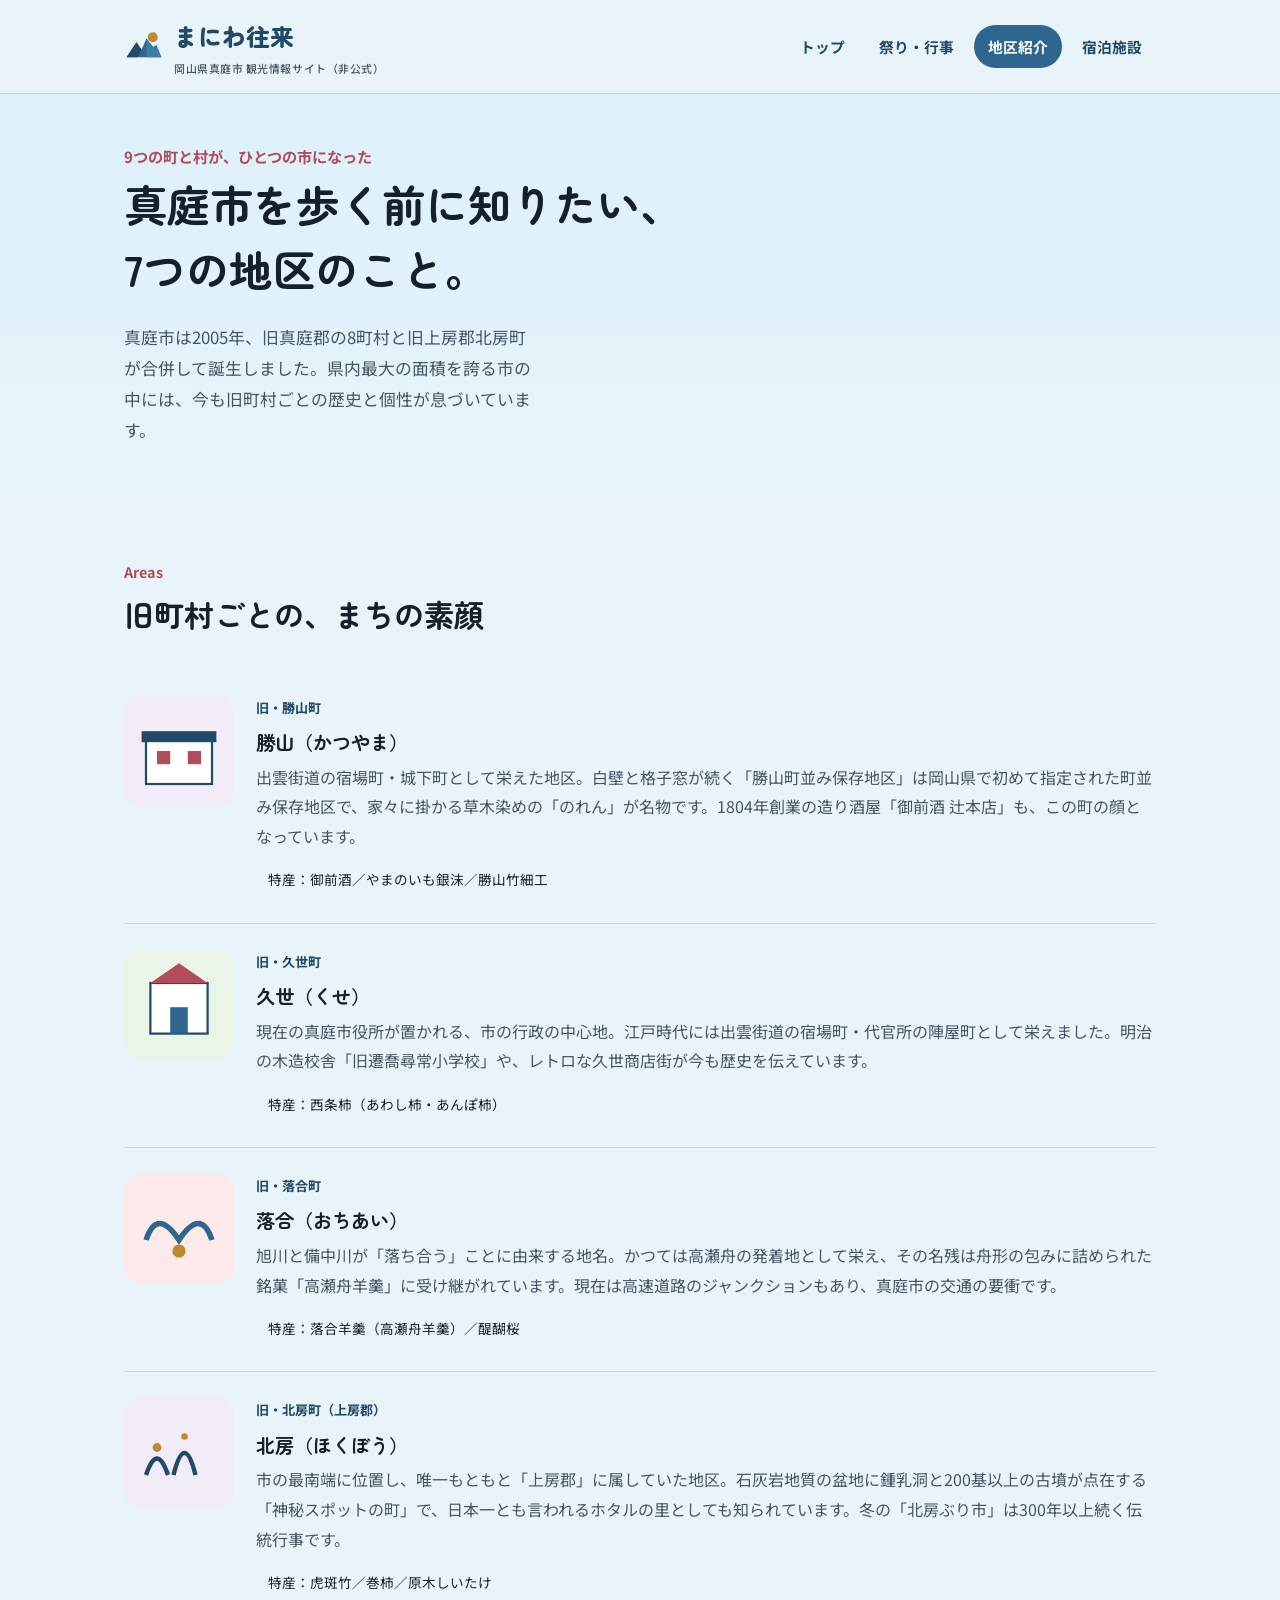
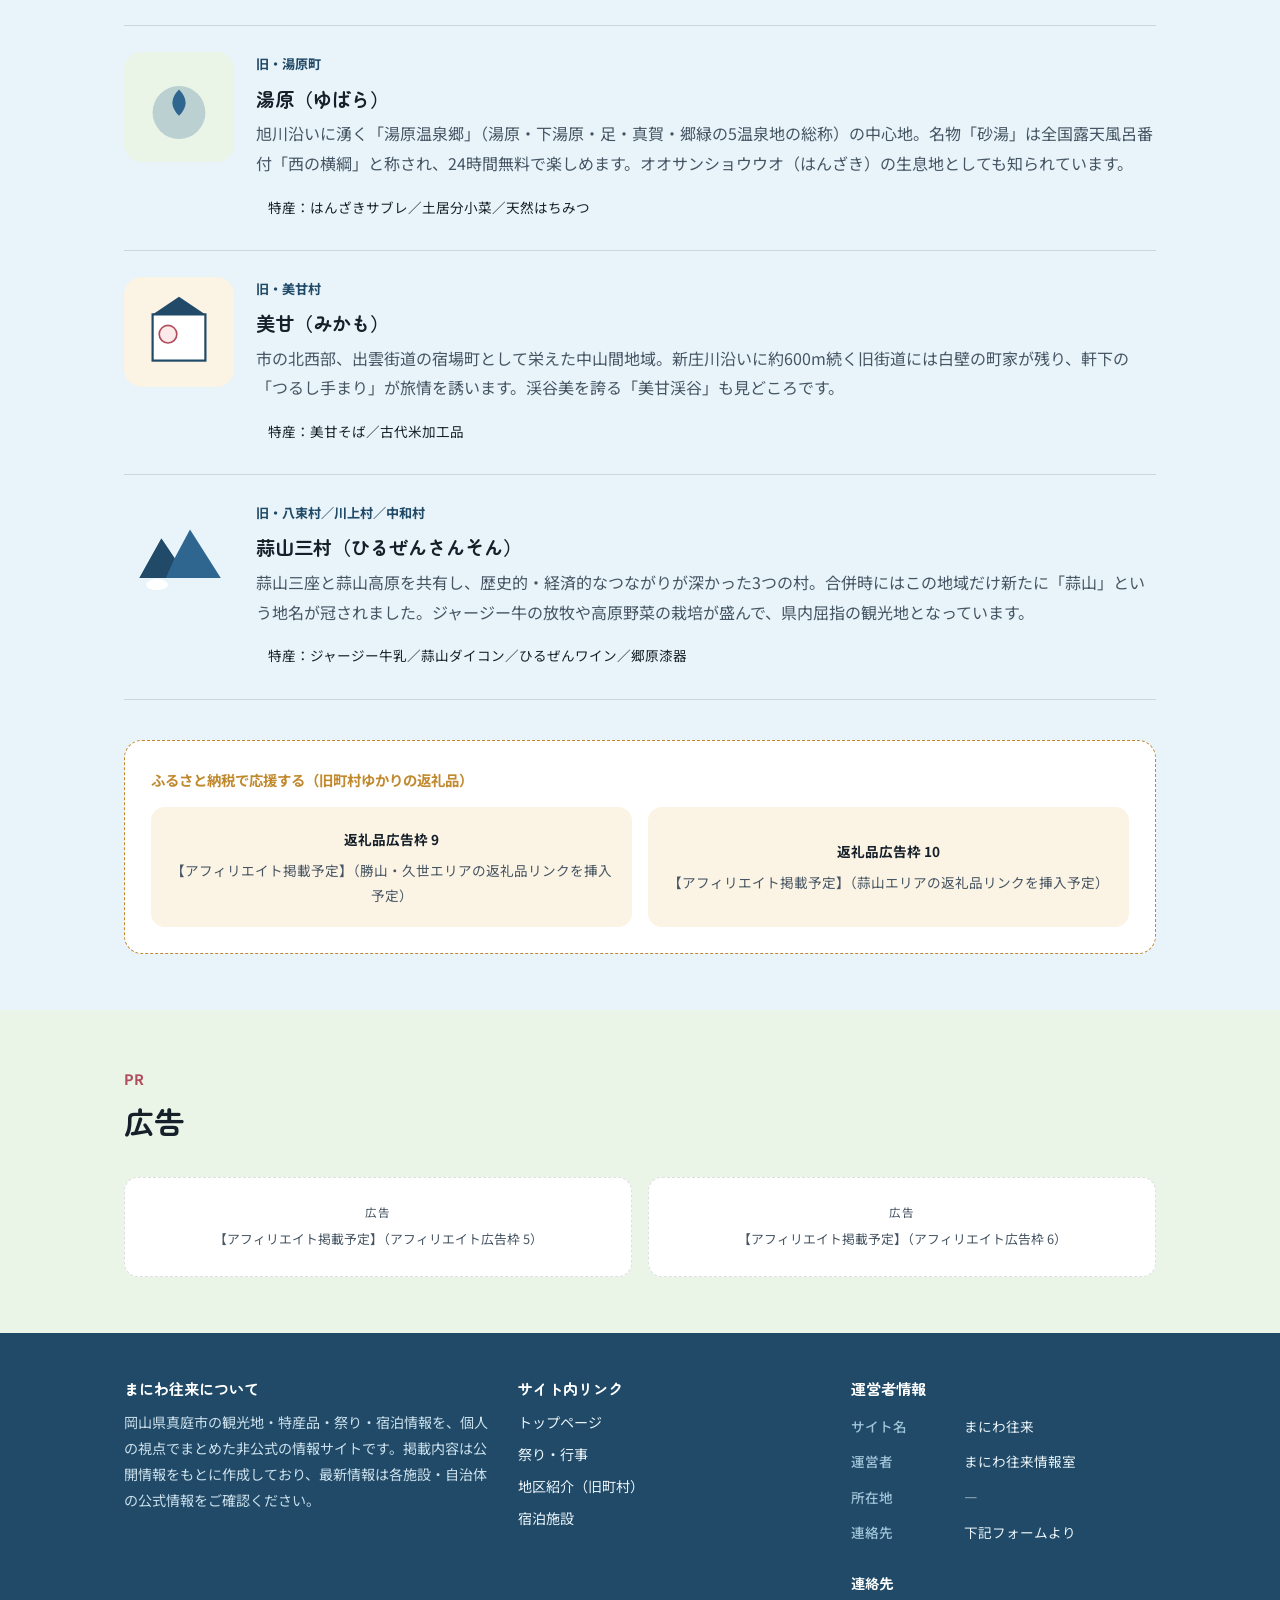
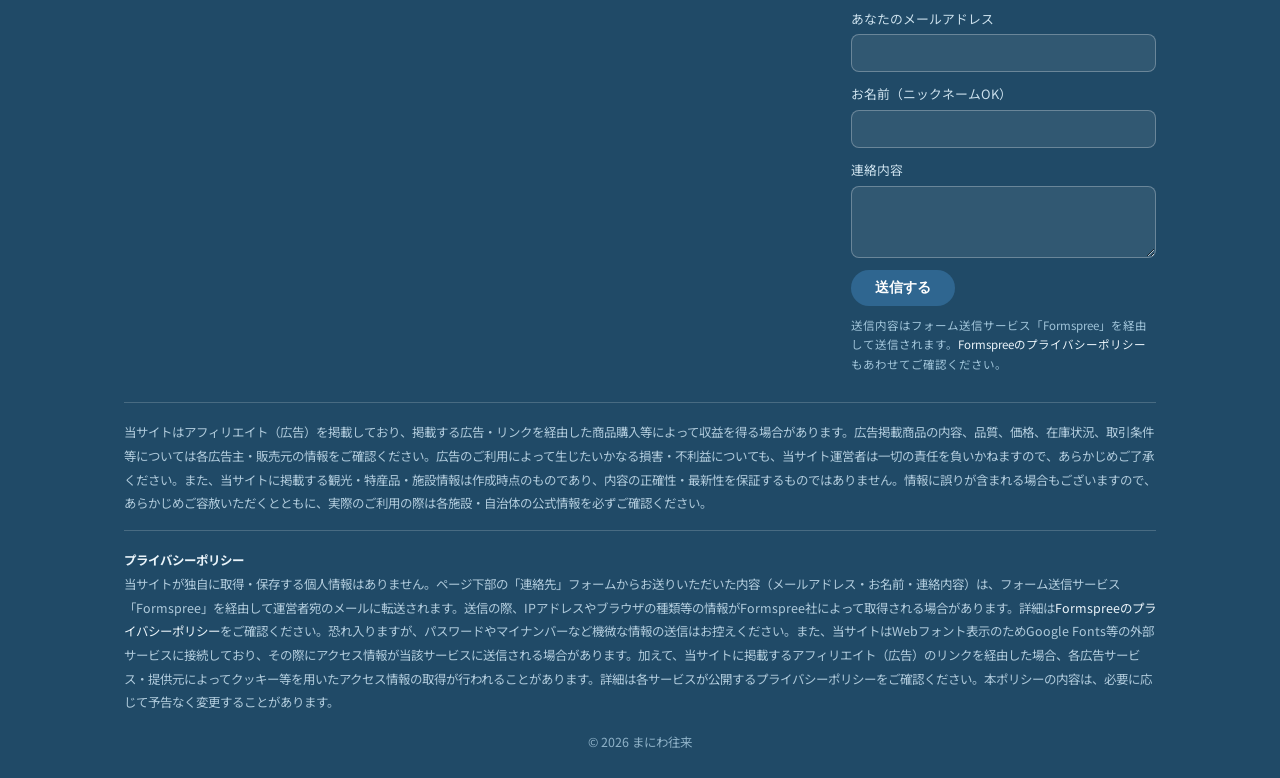
==== areas.html @ a3ff0c65 "Add files via upload" ====
<!DOCTYPE html>
<html lang="ja">
<head>
<meta charset="UTF-8">
<meta name="viewport" content="width=device-width, initial-scale=1.0">
<meta name="robots" content="noindex, nofollow">
<title>地区紹介（旧町村）｜まにわ往来 - 岡山県真庭市 観光情報サイト</title>
<meta name="description" content="2005年の合併で誕生した真庭市を構成する、旧勝山町・久世町・落合町・北房町・湯原町・美甘村・蒜山三村（八束村・川上村・中和村）の歴史と特色をご紹介します。">
<link rel="icon" type="image/svg+xml" href="favicon.svg">
<link rel="stylesheet" href="style.css">
</head>
<body>

<header class="site-header">
  <div class="wrap">
    <div class="brand">
      <svg class="brand-icon" viewBox="0 0 64 64"><rect width="64" height="64" rx="14" fill="#E8F4FA"/><circle cx="46" cy="18" r="8" fill="#C1892E"/><path d="M4 50 L20 26 L28 38 L36 20 L60 50 Z" fill="#2F6690"/><path d="M4 50 L20 26 L28 38 L22 50 Z" fill="#204A67"/><path d="M36 20 L46 34 L52 30 L60 50 L36 50 Z" fill="#3E7CA6"/></svg>
      <span>まにわ往来<span class="brand-sub">岡山県真庭市 観光情報サイト（非公式）</span></span>
    </div>
    <nav class="main-nav">
      <a href="index.html">トップ</a>
      <a href="matsuri.html">祭り・行事</a>
      <a href="areas.html" class="active">地区紹介</a>
      <a href="shukuhaku.html">宿泊施設</a>
    </nav>
  </div>
</header>

<section class="hero" style="padding:48px 0 40px;">
  <div class="wrap" style="grid-template-columns:1fr;">
    <div class="hero-copy">
      <span class="eyebrow">9つの町と村が、ひとつの市になった</span>
      <h1>真庭市を歩く前に知りたい、<br>7つの地区のこと。</h1>
      <p>真庭市は2005年、旧真庭郡の8町村と旧上房郡北房町が合併して誕生しました。県内最大の面積を誇る市の中には、今も旧町村ごとの歴史と個性が息づいています。</p>
    </div>
  </div>
</section>

<section class="section">
  <div class="wrap">
    <div class="section-head">
      <span class="tag">Areas</span>
      <h2>旧町村ごとの、まちの素顔</h2>
    </div>

    <div class="area-block">
      <svg class="area-icon" viewBox="0 0 100 100"><rect width="100" height="100" rx="16" fill="#F1ECF8"/><rect x="20" y="40" width="60" height="40" fill="#fff" stroke="#204A67" stroke-width="2"/><rect x="30" y="50" width="12" height="12" fill="#B14C5D"/><rect x="58" y="50" width="12" height="12" fill="#B14C5D"/><rect x="16" y="32" width="68" height="10" fill="#204A67"/></svg>
      <div>
        <span class="old-name">旧・勝山町</span>
        <h3>勝山（かつやま）</h3>
        <p>出雲街道の宿場町・城下町として栄えた地区。白壁と格子窓が続く「勝山町並み保存地区」は岡山県で初めて指定された町並み保存地区で、家々に掛かる草木染めの「のれん」が名物です。1804年創業の造り酒屋「御前酒 辻本店」も、この町の顔となっています。</p>
        <span class="specialty">特産：御前酒／やまのいも銀沫／勝山竹細工</span>
      </div>
    </div>

    <div class="area-block">
      <svg class="area-icon" viewBox="0 0 100 100"><rect width="100" height="100" rx="16" fill="#EAF4E7"/><rect x="24" y="30" width="52" height="46" fill="#fff" stroke="#204A67" stroke-width="2"/><path d="M24 30 L50 12 L76 30" fill="#B14C5D"/><rect x="42" y="52" width="16" height="24" fill="#2F6690"/></svg>
      <div>
        <span class="old-name">旧・久世町</span>
        <h3>久世（くせ）</h3>
        <p>現在の真庭市役所が置かれる、市の行政の中心地。江戸時代には出雲街道の宿場町・代官所の陣屋町として栄えました。明治の木造校舎「旧遷喬尋常小学校」や、レトロな久世商店街が今も歴史を伝えています。</p>
        <span class="specialty">特産：西条柿（あわし柿・あんぽ柿）</span>
      </div>
    </div>

    <div class="area-block">
      <svg class="area-icon" viewBox="0 0 100 100"><rect width="100" height="100" rx="16" fill="#FCEAEA"/><path d="M20 60 Q30 30 50 60 Q70 30 80 60" stroke="#2F6690" stroke-width="5" fill="none"/><circle cx="50" cy="70" r="6" fill="#C1892E"/></svg>
      <div>
        <span class="old-name">旧・落合町</span>
        <h3>落合（おちあい）</h3>
        <p>旭川と備中川が「落ち合う」ことに由来する地名。かつては高瀬舟の発着地として栄え、その名残は舟形の包みに詰められた銘菓「高瀬舟羊羹」に受け継がれています。現在は高速道路のジャンクションもあり、真庭市の交通の要衝です。</p>
        <span class="specialty">特産：落合羊羹（高瀬舟羊羹）／醍醐桜</span>
      </div>
    </div>

    <div class="area-block">
      <svg class="area-icon" viewBox="0 0 100 100"><rect width="100" height="100" rx="16" fill="#F1ECF8"/><path d="M20 70 Q30 40 40 70" stroke="#204A67" stroke-width="4" fill="none"/><path d="M45 70 Q55 30 65 70" stroke="#204A67" stroke-width="4" fill="none"/><circle cx="30" cy="45" r="4" fill="#C1892E"/><circle cx="55" cy="35" r="3" fill="#C1892E"/></svg>
      <div>
        <span class="old-name">旧・北房町（上房郡）</span>
        <h3>北房（ほくぼう）</h3>
        <p>市の最南端に位置し、唯一もともと「上房郡」に属していた地区。石灰岩地質の盆地に鍾乳洞と200基以上の古墳が点在する「神秘スポットの町」で、日本一とも言われるホタルの里としても知られています。冬の「北房ぶり市」は300年以上続く伝統行事です。</p>
        <span class="specialty">特産：虎斑竹／巻柿／原木しいたけ</span>
      </div>
    </div>

    <div class="area-block">
      <svg class="area-icon" viewBox="0 0 100 100"><rect width="100" height="100" rx="16" fill="#EAF4E7"/><circle cx="50" cy="55" r="24" fill="#2F6690" opacity="0.25"/><path d="M50 34 q12 12 0 24 q-12 -12 0 -24 Z" fill="#2F6690"/></svg>
      <div>
        <span class="old-name">旧・湯原町</span>
        <h3>湯原（ゆばら）</h3>
        <p>旭川沿いに湧く「湯原温泉郷」（湯原・下湯原・足・真賀・郷緑の5温泉地の総称）の中心地。名物「砂湯」は全国露天風呂番付「西の横綱」と称され、24時間無料で楽しめます。オオサンショウウオ（はんざき）の生息地としても知られています。</p>
        <span class="specialty">特産：はんざきサブレ／土居分小菜／天然はちみつ</span>
      </div>
    </div>

    <div class="area-block">
      <svg class="area-icon" viewBox="0 0 100 100"><rect width="100" height="100" rx="16" fill="#FBF3E3"/><rect x="26" y="34" width="48" height="42" fill="#fff" stroke="#204A67" stroke-width="2"/><path d="M26 34 L50 18 L74 34" fill="#204A67"/><circle cx="40" cy="52" r="8" fill="#FCEAEA" stroke="#B14C5D" stroke-width="1.5"/></svg>
      <div>
        <span class="old-name">旧・美甘村</span>
        <h3>美甘（みかも）</h3>
        <p>市の北西部、出雲街道の宿場町として栄えた中山間地域。新庄川沿いに約600m続く旧街道には白壁の町家が残り、軒下の「つるし手まり」が旅情を誘います。渓谷美を誇る「美甘渓谷」も見どころです。</p>
        <span class="specialty">特産：美甘そば／古代米加工品</span>
      </div>
    </div>

    <div class="area-block">
      <svg class="area-icon" viewBox="0 0 100 100"><rect width="100" height="100" rx="16" fill="#E8F4FA"/><path d="M14 70 L34 34 L46 52 L60 26 L88 70 Z" fill="#2F6690"/><path d="M14 70 L34 34 L46 52 L38 70 Z" fill="#204A67"/><ellipse cx="30" cy="76" rx="10" ry="5" fill="#fff"/></svg>
      <div>
        <span class="old-name">旧・八束村／川上村／中和村</span>
        <h3>蒜山三村（ひるぜんさんそん）</h3>
        <p>蒜山三座と蒜山高原を共有し、歴史的・経済的なつながりが深かった3つの村。合併時にはこの地域だけ新たに「蒜山」という地名が冠されました。ジャージー牛の放牧や高原野菜の栽培が盛んで、県内屈指の観光地となっています。</p>
        <span class="specialty">特産：ジャージー牛乳／蒜山ダイコン／ひるぜんワイン／郷原漆器</span>
      </div>
    </div>

    <!-- ふるさと納税広告枠：地区紹介ページ -->
    <div class="furusato-block">
      <span class="furusato-label">ふるさと納税で応援する（旧町村ゆかりの返礼品）</span>
      <div class="furusato-grid">
        <!-- ふるさと納税アフィリエイト広告9 ここに挿入 -->
        <div class="furusato-slot"><span class="slot-title">返礼品広告枠 9</span><span>【アフィリエイト掲載予定】（勝山・久世エリアの返礼品リンクを挿入予定）</span></div>
        <!-- ふるさと納税アフィリエイト広告10 ここに挿入 -->
        <div class="furusato-slot"><span class="slot-title">返礼品広告枠 10</span><span>【アフィリエイト掲載予定】（蒜山エリアの返礼品リンクを挿入予定）</span></div>
      </div>
    </div>
  </div>
</section>

<!-- ===================== アフィリエイト広告（下部・2枠横並び） ===================== -->
<section class="section alt-green">
  <div class="wrap">
    <div class="section-head">
      <span class="tag">PR</span>
      <h2>広告</h2>
    </div>
    <div class="ad-row">
      <!-- アフィリエイト広告5 ここに挿入してください -->
      <div class="ad-slot">
        <span class="ad-label">広告</span>
        <span class="ad-note">【アフィリエイト掲載予定】（アフィリエイト広告枠 5）</span>
      </div>
      <!-- アフィリエイト広告6 ここに挿入してください -->
      <div class="ad-slot">
        <span class="ad-label">広告</span>
        <span class="ad-note">【アフィリエイト掲載予定】（アフィリエイト広告枠 6）</span>
      </div>
    </div>
  </div>
</section>

<footer class="site-footer">
  <div class="wrap">
    <div class="footer-grid">
      <div>
        <h4>まにわ往来について</h4>
        <p>岡山県真庭市の観光地・特産品・祭り・宿泊情報を、個人の視点でまとめた非公式の情報サイトです。掲載内容は公開情報をもとに作成しており、最新情報は各施設・自治体の公式情報をご確認ください。</p>
      </div>
      <div>
        <h4>サイト内リンク</h4>
        <ul>
          <li><a href="index.html">トップページ</a></li>
          <li><a href="matsuri.html">祭り・行事</a></li>
          <li><a href="areas.html">地区紹介（旧町村）</a></li>
          <li><a href="shukuhaku.html">宿泊施設</a></li>
        </ul>
      </div>
      <div>
        <h4>運営者情報</h4>
        <table class="footer-op-table">
          <tr><th>サイト名</th><td>まにわ往来</td></tr>
          <tr><th>運営者</th><td>まにわ往来情報室</td></tr>
          <tr><th>所在地</th><td>―</td></tr>
          <tr><th>連絡先</th><td>下記フォームより</td></tr>
        </table>
        <div class="footer-contact">
          <h5>連絡先</h5>
          <form action="https://formspree.io/f/mbgjvbnv" method="POST">
            <label>あなたのメールアドレス
              <input type="email" name="email" required>
            </label>
            <label>お名前（ニックネームOK）
              <input type="text" name="name">
            </label>
            <label>連絡内容
              <textarea name="message" required></textarea>
            </label>
            <button type="submit">送信する</button>
          </form>
          <span class="fs-privacy-link">送信内容はフォーム送信サービス「Formspree」を経由して送信されます。<a href="https://formspree.io/legal/privacy-policy/" target="_blank" rel="noopener noreferrer">Formspreeのプライバシーポリシー</a>もあわせてご確認ください。</span>
        </div>
      </div>
    </div>
    <div class="disclaimer">
      当サイトはアフィリエイト（広告）を掲載しており、掲載する広告・リンクを経由した商品購入等によって収益を得る場合があります。広告掲載商品の内容、品質、価格、在庫状況、取引条件等については各広告主・販売元の情報をご確認ください。広告のご利用によって生じたいかなる損害・不利益についても、当サイト運営者は一切の責任を負いかねますので、あらかじめご了承ください。また、当サイトに掲載する観光・特産品・施設情報は作成時点のものであり、内容の正確性・最新性を保証するものではありません。情報に誤りが含まれる場合もございますので、あらかじめご容赦いただくとともに、実際のご利用の際は各施設・自治体の公式情報を必ずご確認ください。
    </div>
    <div class="disclaimer" style="margin-top:14px;">
      <strong style="color:#EAF4FA;">プライバシーポリシー</strong><br>
      当サイトが独自に取得・保存する個人情報はありません。ページ下部の「連絡先」フォームからお送りいただいた内容（メールアドレス・お名前・連絡内容）は、フォーム送信サービス「Formspree」を経由して運営者宛のメールに転送されます。送信の際、IPアドレスやブラウザの種類等の情報がFormspree社によって取得される場合があります。詳細は<a href="https://formspree.io/legal/privacy-policy/" target="_blank" rel="noopener noreferrer">Formspreeのプライバシーポリシー</a>をご確認ください。恐れ入りますが、パスワードやマイナンバーなど機微な情報の送信はお控えください。また、当サイトはWebフォント表示のためGoogle Fonts等の外部サービスに接続しており、その際にアクセス情報が当該サービスに送信される場合があります。加えて、当サイトに掲載するアフィリエイト（広告）のリンクを経由した場合、各広告サービス・提供元によってクッキー等を用いたアクセス情報の取得が行われることがあります。詳細は各サービスが公開するプライバシーポリシーをご確認ください。本ポリシーの内容は、必要に応じて予告なく変更することがあります。
    </div>
    <div class="copyright"><span id="copyright-text">© 2026 まにわ往来</span></div>
  </div>
</footer>

<script>
(function(){
  var startYear = 2026;
  var currentYear = new Date().getFullYear();
  var yearText = currentYear > startYear ? (startYear + '-' + currentYear) : String(startYear);
  var el = document.getElementById('copyright-text');
  if (el) { el.textContent = '\u00A9 ' + yearText + ' まにわ往来'; }
})();
</script>
</body>
</html>
---- style.css ----
@import url('https://fonts.googleapis.com/css2?family=Zen+Maru+Gothic:wght@500;700;900&family=Noto+Sans+JP:wght@400;500;700&display=swap');

:root{
  --bg-base:#E8F4FA;
  --bg-cream:#FBF3E3;
  --bg-green:#EAF4E7;
  --bg-blush:#FCEAEA;
  --bg-lavender:#F1ECF8;
  --text-main:#16202A;
  --text-sub:#465563;
  --accent-blue:#2F6690;
  --accent-blue-deep:#204A67;
  --accent-plum:#B14C5D;
  --accent-gold:#C1892E;
  --white:#FFFFFF;
  --border-soft:rgba(22,32,42,0.14);
  --shadow-none:none;
}

*{box-sizing:border-box;}

html{scroll-behavior:smooth;}

body{
  margin:0;
  background:var(--bg-base);
  color:var(--text-main);
  font-family:'Noto Sans JP', sans-serif;
  line-height:1.85;
  -webkit-font-smoothing:antialiased;
}

h1,h2,h3,h4{
  font-family:'Zen Maru Gothic', sans-serif;
  margin:0 0 0.6em;
  line-height:1.5;
  color:var(--text-main);
}

p{margin:0 0 1em;}

a{color:var(--accent-blue-deep); text-decoration:none;}
a:hover{text-decoration:underline;}

img,svg{max-width:100%; display:block;}

.wrap{
  max-width:1080px;
  margin:0 auto;
  padding:0 24px;
}

/* ---------- header ---------- */
.site-header{
  position:sticky;
  top:0;
  z-index:50;
  background:rgba(232,244,250,0.92);
  backdrop-filter:blur(6px);
  border-bottom:1px solid var(--border-soft);
}
.site-header .wrap{
  display:flex;
  align-items:center;
  justify-content:space-between;
  padding-top:14px;
  padding-bottom:14px;
  flex-wrap:wrap;
  gap:10px;
}
.brand{
  display:flex;
  align-items:center;
  gap:10px;
  font-family:'Zen Maru Gothic', sans-serif;
  font-weight:900;
  font-size:1.5rem;
  color:var(--accent-blue-deep);
}
.brand .brand-icon{width:40px; height:40px; flex-shrink:0;}
.brand .brand-sub{
  display:block;
  font-family:'Noto Sans JP', sans-serif;
  font-weight:500;
  font-size:0.68rem;
  color:var(--text-sub);
  letter-spacing:0.05em;
}
.main-nav{
  display:flex;
  gap:6px;
  flex-wrap:wrap;
}
.main-nav a{
  display:inline-block;
  padding:8px 14px;
  border-radius:999px;
  font-weight:700;
  font-size:0.92rem;
  color:var(--accent-blue-deep);
}
.main-nav a:hover, .main-nav a.active{
  background:var(--accent-blue);
  color:#fff;
  text-decoration:none;
}

/* ---------- hero ---------- */
.hero{
  position:relative;
  overflow:hidden;
  padding:64px 0 56px;
  background:linear-gradient(180deg,#DDF0FA 0%, var(--bg-base) 100%);
}
.hero .wrap{
  display:grid;
  grid-template-columns:1.1fr 1fr;
  gap:32px;
  align-items:center;
}
.hero-copy .eyebrow{
  color:var(--accent-plum);
  font-weight:700;
  font-size:0.95rem;
  margin-bottom:10px;
}
.hero-copy h1{
  font-size:clamp(1.9rem, 4vw, 2.7rem);
  margin-bottom:0.5em;
}
.hero-copy p{
  color:var(--text-sub);
  font-size:1.05rem;
  max-width:46ch;
}
.hero-art{width:100%;}
.btn{
  display:inline-block;
  padding:13px 28px;
  border-radius:999px;
  background:var(--accent-blue);
  color:#fff;
  font-weight:700;
  font-size:0.98rem;
  margin-top:10px;
  border:none;
  cursor:pointer;
}
.btn:hover{background:var(--accent-blue-deep); text-decoration:none;}
.btn-outline{
  background:transparent;
  border:2px solid var(--accent-blue);
  color:var(--accent-blue-deep);
}

/* ---------- generic section ---------- */
.section{
  padding:56px 0;
}
.section.alt-cream{background:var(--bg-cream);}
.section.alt-green{background:var(--bg-green);}
.section.alt-blush{background:var(--bg-blush);}
.section.alt-lavender{background:var(--bg-lavender);}

.section-head{
  max-width:640px;
  margin:0 0 32px;
}
.section-head .tag{
  color:var(--accent-plum);
  font-weight:700;
  font-size:0.9rem;
  margin-bottom:6px;
  display:block;
}
.section-head h2{
  font-size:clamp(1.4rem,3vw,1.9rem);
}
.section-head p{color:var(--text-sub); margin-bottom:0;}

/* ---------- card grid ---------- */
.grid{
  display:grid;
  grid-template-columns:repeat(auto-fit, minmax(240px,1fr));
  gap:22px;
}
.card{
  background:#fff;
  border:1px solid var(--border-soft);
  border-radius:18px;
  padding:22px;
  display:flex;
  flex-direction:column;
  gap:10px;
}
.card .icon{width:56px; height:56px;}
.card h3{font-size:1.08rem; margin-bottom:2px;}
.card p{color:var(--text-sub); font-size:0.93rem; margin-bottom:0;}
.card .place{
  font-size:0.78rem;
  color:var(--accent-blue-deep);
  font-weight:700;
}

/* ---------- timeline (matsuri) ---------- */
.timeline{
  position:relative;
  padding-left:26px;
  border-left:3px solid var(--accent-plum);
}
.timeline-item{
  position:relative;
  padding-bottom:44px;
}
.timeline-item:last-child{padding-bottom:0;}
.timeline-item::before{
  content:"";
  position:absolute;
  left:-35px;
  top:4px;
  width:14px;
  height:14px;
  border-radius:50%;
  background:var(--accent-plum);
  border:3px solid var(--bg-blush);
}
.timeline-item .season{
  font-weight:700;
  color:var(--accent-plum);
  font-size:0.9rem;
  margin-bottom:4px;
}
.timeline-item h3{margin-bottom:6px;}
.timeline-item .meta{
  font-size:0.82rem;
  color:var(--text-sub);
  margin-bottom:8px;
}

/* ---------- area profile blocks ---------- */
.area-block{
  display:grid;
  grid-template-columns:110px 1fr;
  gap:22px;
  padding:26px 0;
  border-bottom:1px solid var(--border-soft);
}
.area-block:last-child{border-bottom:none;}
.area-block .area-icon{width:100%;}
.area-block h3{font-size:1.2rem; margin-bottom:6px;}
.area-block .old-name{
  font-size:0.82rem;
  color:var(--accent-blue-deep);
  font-weight:700;
  margin-bottom:8px;
  display:block;
}
.area-block p{color:var(--text-sub); margin-bottom:8px;}
.area-block .specialty{
  font-size:0.85rem;
  color:var(--text-main);
  background:var(--bg-base);
  display:inline-block;
  padding:4px 12px;
  border-radius:999px;
  margin-top:4px;
}

/* ---------- lodging list ---------- */
.lodging-item{
  display:flex;
  gap:18px;
  padding:20px 0;
  border-bottom:1px solid var(--border-soft);
}
.lodging-item:last-child{border-bottom:none;}
.lodging-item .icon{width:46px; height:46px; flex-shrink:0; margin-top:4px;}
.lodging-item h4{margin-bottom:4px; font-size:1.05rem;}
.lodging-item p{color:var(--text-sub); font-size:0.92rem; margin-bottom:0;}

/* ---------- furusato ad cards ---------- */
.furusato-block{
  margin-top:40px;
  padding:26px;
  background:#fff;
  border:1px dashed var(--accent-gold);
  border-radius:18px;
}
.furusato-block .furusato-label{
  font-weight:700;
  color:var(--accent-gold);
  font-size:0.9rem;
  margin-bottom:14px;
  display:block;
}
.furusato-grid{
  display:grid;
  grid-template-columns:repeat(auto-fit, minmax(180px,1fr));
  gap:16px;
}
.furusato-slot{
  background:var(--bg-cream);
  border-radius:14px;
  padding:18px;
  text-align:center;
  font-size:0.85rem;
  color:var(--text-sub);
  min-height:120px;
  display:flex;
  flex-direction:column;
  justify-content:center;
  align-items:center;
  gap:6px;
}
.furusato-slot .slot-title{font-weight:700; color:var(--text-main);}

/* ---------- rakuten ad slots ---------- */
.ad-row{
  display:flex;
  gap:16px;
  flex-wrap:wrap;
  margin-top:18px;
}
.ad-slot{
  flex:1 1 300px;
  min-height:100px;
  border:1px dashed var(--border-soft);
  border-radius:14px;
  background:#fff;
  display:flex;
  flex-direction:column;
  align-items:center;
  justify-content:center;
  gap:4px;
  padding:16px;
}
.ad-slot .ad-label{
  font-size:0.72rem;
  letter-spacing:0.05em;
  color:var(--text-sub);
}
.ad-slot .ad-note{
  font-size:0.8rem;
  color:var(--text-sub);
}

/* ---------- footer ---------- */
.site-footer{
  background:var(--accent-blue-deep);
  color:#EAF4FA;
  padding:44px 0 24px;
}
.site-footer a{color:#EAF4FA;}
.footer-grid{
  display:grid;
  grid-template-columns:1.2fr 1fr 1fr;
  gap:28px;
  margin-bottom:28px;
}
.footer-grid h4{
  color:#fff;
  font-size:0.95rem;
  margin-bottom:10px;
}
.footer-grid p, .footer-grid li{
  color:#CBE0EC;
  font-size:0.88rem;
}
.footer-grid ul{list-style:none; padding:0; margin:0;}
.footer-grid li{margin-bottom:6px;}
.footer-op-table{width:100%; border-collapse:collapse; font-size:0.85rem;}
.footer-op-table th{
  text-align:left;
  color:#9FC3D8;
  font-weight:500;
  padding:5px 10px 5px 0;
  vertical-align:top;
  white-space:nowrap;
}
.footer-op-table td{padding:5px 0; color:#EAF4FA;}
.footer-contact{margin-top:20px;}
.footer-contact h5{
  color:#fff;
  font-size:0.9rem;
  margin:0 0 10px;
  font-family:'Zen Maru Gothic', sans-serif;
}
.footer-contact label{
  display:block;
  font-size:0.8rem;
  color:#CBE0EC;
  margin-bottom:10px;
}
.footer-contact input,
.footer-contact textarea{
  display:block;
  width:100%;
  margin-top:4px;
  padding:8px 10px;
  border-radius:8px;
  border:1px solid rgba(255,255,255,0.28);
  background:rgba(255,255,255,0.08);
  color:#fff;
  font-family:inherit;
  font-size:0.85rem;
}
.footer-contact input::placeholder,
.footer-contact textarea::placeholder{color:#9FC3D8;}
.footer-contact textarea{min-height:72px; resize:vertical;}
.footer-contact button{
  margin-top:2px;
  padding:9px 24px;
  border-radius:999px;
  border:none;
  background:var(--accent-blue);
  color:#fff;
  font-weight:700;
  font-size:0.85rem;
  cursor:pointer;
}
.footer-contact button:hover{background:#3E7CA6;}
.fs-privacy-link{
  display:block;
  margin-top:10px;
  font-size:0.72rem;
  line-height:1.7;
  color:#9FC3D8;
}

.disclaimer{
  border-top:1px solid rgba(255,255,255,0.18);
  padding-top:18px;
  font-size:0.78rem;
  color:#AFCADB;
  line-height:1.9;
}
.copyright{
  margin-top:16px;
  font-size:0.78rem;
  color:#8FB2C8;
  text-align:center;
}

@media (max-width:760px){
  .hero .wrap{grid-template-columns:1fr;}
  .hero-art{order:-1; max-width:280px; margin:0 auto;}
  .area-block{grid-template-columns:70px 1fr;}
  .footer-grid{grid-template-columns:1fr;}
}
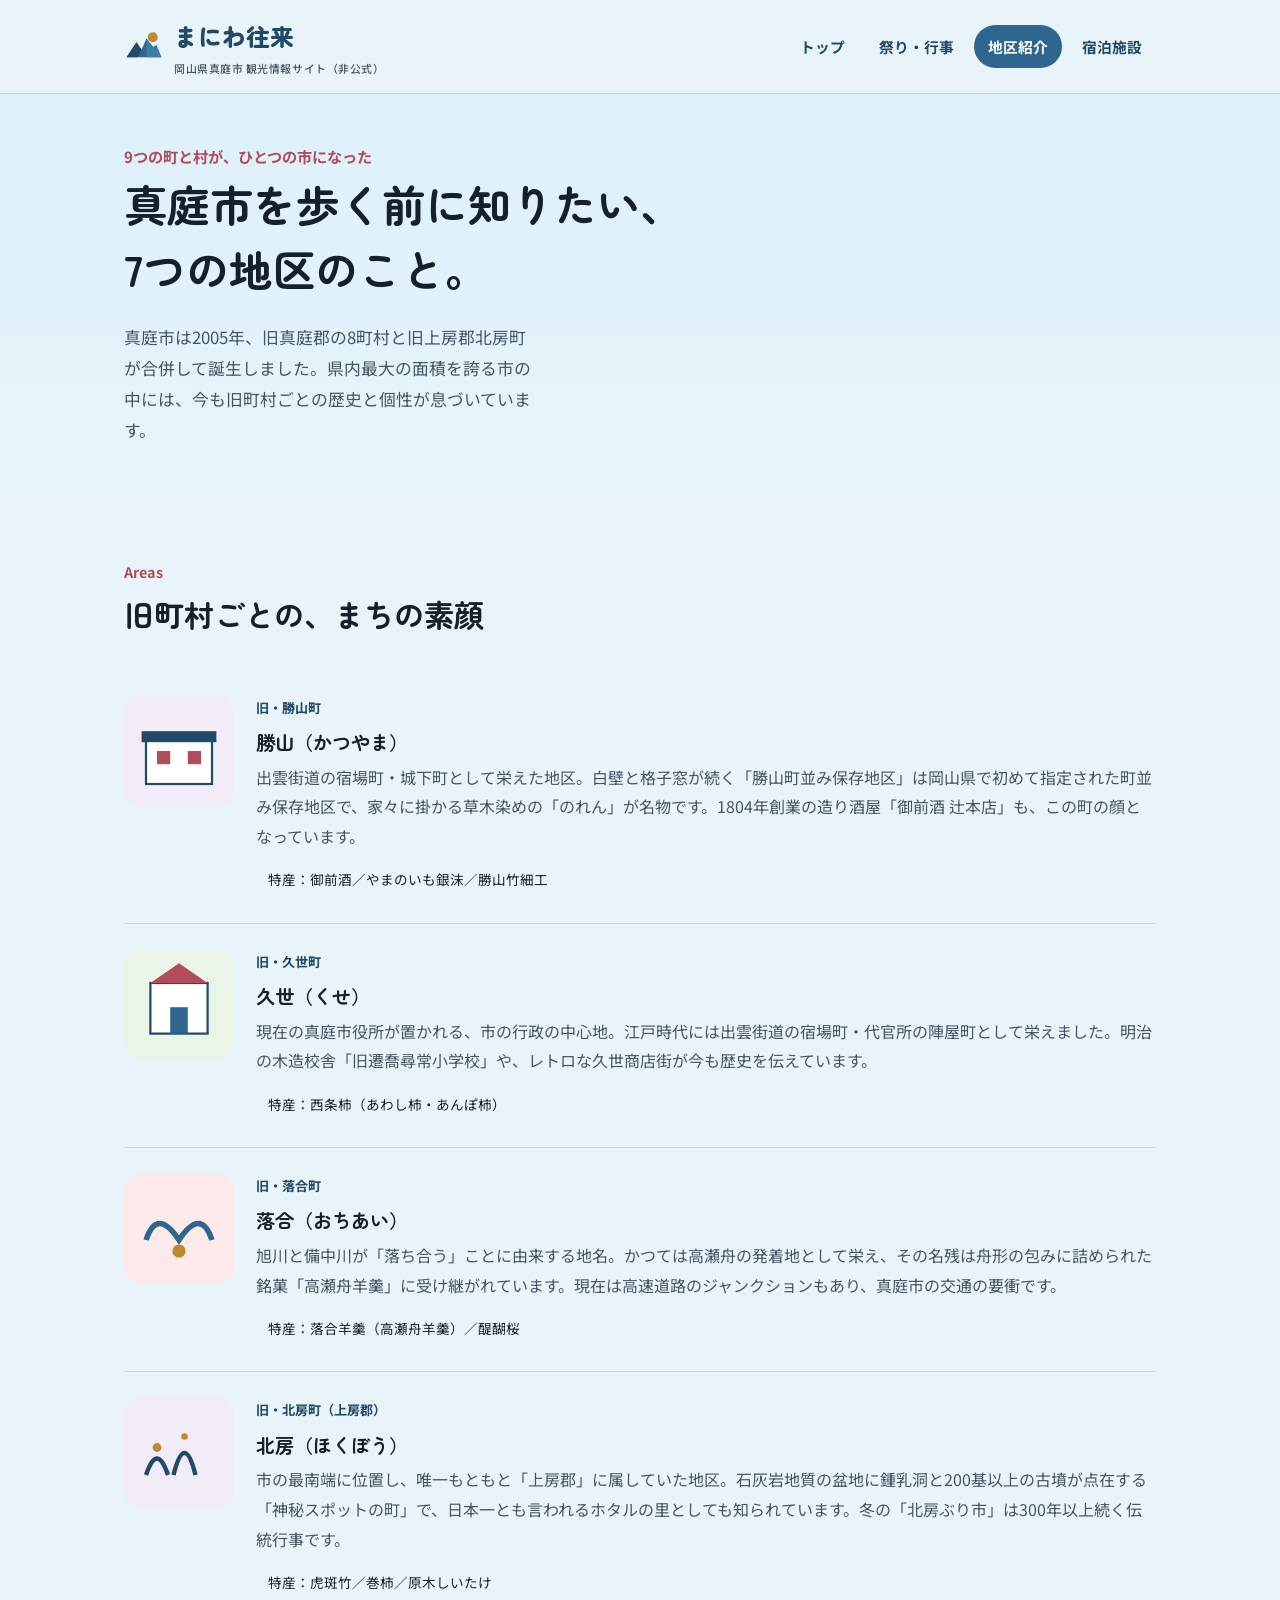
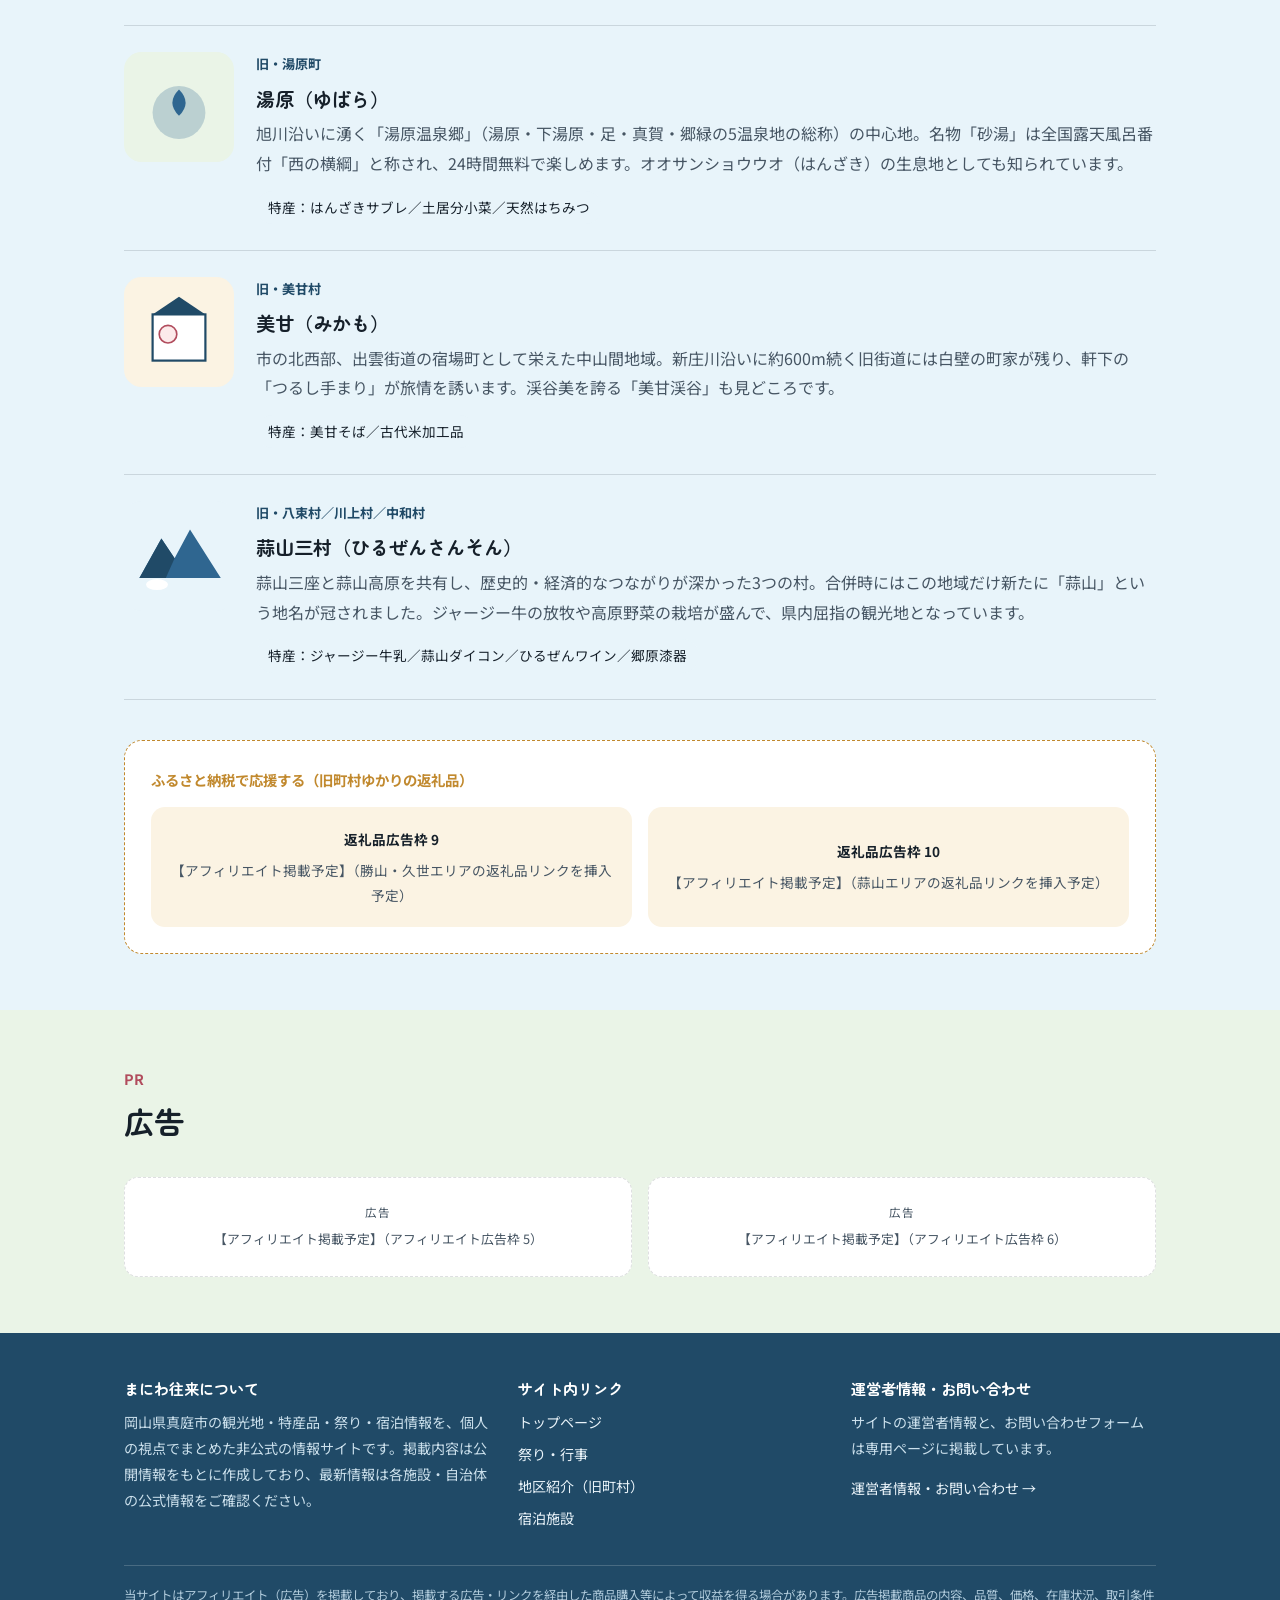
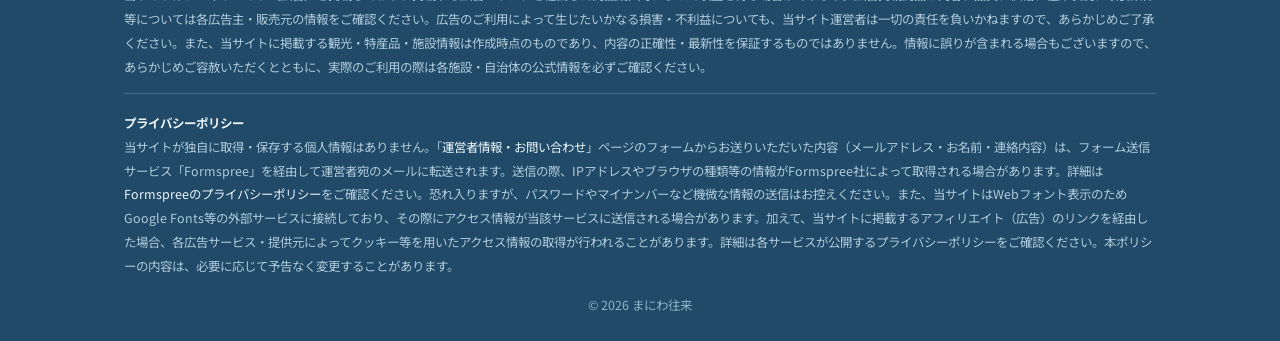
==== commit fa155390: "Add files via upload" ====
--- a/areas.html
+++ b/areas.html
@@ -3,7 +3,8 @@
 <head>
 <meta charset="UTF-8">
 <meta name="viewport" content="width=device-width, initial-scale=1.0">
-<meta name="robots" content="noindex, nofollow">
+<meta name="robots" content="index, follow">
+<link rel="canonical" href="https://leben-k.github.io/maniwa/areas.html">
 <title>地区紹介（旧町村）｜まにわ往来 - 岡山県真庭市 観光情報サイト</title>
 <meta name="description" content="2005年の合併で誕生した真庭市を構成する、旧勝山町・久世町・落合町・北房町・湯原町・美甘村・蒜山三村（八束村・川上村・中和村）の歴史と特色をご紹介します。">
 <link rel="icon" type="image/svg+xml" href="favicon.svg">
@@ -165,29 +166,11 @@
         </ul>
       </div>
       <div>
-        <h4>運営者情報</h4>
-        <table class="footer-op-table">
-          <tr><th>サイト名</th><td>まにわ往来</td></tr>
-          <tr><th>運営者</th><td>まにわ往来情報室</td></tr>
-          <tr><th>所在地</th><td>―</td></tr>
-          <tr><th>連絡先</th><td>下記フォームより</td></tr>
-        </table>
-        <div class="footer-contact">
-          <h5>連絡先</h5>
-          <form action="https://formspree.io/f/mbgjvbnv" method="POST">
-            <label>あなたのメールアドレス
-              <input type="email" name="email" required>
-            </label>
-            <label>お名前（ニックネームOK）
-              <input type="text" name="name">
-            </label>
-            <label>連絡内容
-              <textarea name="message" required></textarea>
-            </label>
-            <button type="submit">送信する</button>
-          </form>
-          <span class="fs-privacy-link">送信内容はフォーム送信サービス「Formspree」を経由して送信されます。<a href="https://formspree.io/legal/privacy-policy/" target="_blank" rel="noopener noreferrer">Formspreeのプライバシーポリシー</a>もあわせてご確認ください。</span>
-        </div>
+        <h4>運営者情報・お問い合わせ</h4>
+        <p>サイトの運営者情報と、お問い合わせフォームは専用ページに掲載しています。</p>
+        <ul>
+          <li><a href="unei.html">運営者情報・お問い合わせ &rarr;</a></li>
+        </ul>
       </div>
     </div>
     <div class="disclaimer">
@@ -195,7 +178,7 @@
     </div>
     <div class="disclaimer" style="margin-top:14px;">
       <strong style="color:#EAF4FA;">プライバシーポリシー</strong><br>
-      当サイトが独自に取得・保存する個人情報はありません。ページ下部の「連絡先」フォームからお送りいただいた内容（メールアドレス・お名前・連絡内容）は、フォーム送信サービス「Formspree」を経由して運営者宛のメールに転送されます。送信の際、IPアドレスやブラウザの種類等の情報がFormspree社によって取得される場合があります。詳細は<a href="https://formspree.io/legal/privacy-policy/" target="_blank" rel="noopener noreferrer">Formspreeのプライバシーポリシー</a>をご確認ください。恐れ入りますが、パスワードやマイナンバーなど機微な情報の送信はお控えください。また、当サイトはWebフォント表示のためGoogle Fonts等の外部サービスに接続しており、その際にアクセス情報が当該サービスに送信される場合があります。加えて、当サイトに掲載するアフィリエイト（広告）のリンクを経由した場合、各広告サービス・提供元によってクッキー等を用いたアクセス情報の取得が行われることがあります。詳細は各サービスが公開するプライバシーポリシーをご確認ください。本ポリシーの内容は、必要に応じて予告なく変更することがあります。
+      当サイトが独自に取得・保存する個人情報はありません。「<a href="unei.html">運営者情報・お問い合わせ</a>」ページのフォームからお送りいただいた内容（メールアドレス・お名前・連絡内容）は、フォーム送信サービス「Formspree」を経由して運営者宛のメールに転送されます。送信の際、IPアドレスやブラウザの種類等の情報がFormspree社によって取得される場合があります。詳細は<a href="https://formspree.io/legal/privacy-policy/" target="_blank" rel="noopener noreferrer">Formspreeのプライバシーポリシー</a>をご確認ください。恐れ入りますが、パスワードやマイナンバーなど機微な情報の送信はお控えください。また、当サイトはWebフォント表示のためGoogle Fonts等の外部サービスに接続しており、その際にアクセス情報が当該サービスに送信される場合があります。加えて、当サイトに掲載するアフィリエイト（広告）のリンクを経由した場合、各広告サービス・提供元によってクッキー等を用いたアクセス情報の取得が行われることがあります。詳細は各サービスが公開するプライバシーポリシーをご確認ください。本ポリシーの内容は、必要に応じて予告なく変更することがあります。
     </div>
     <div class="copyright"><span id="copyright-text">© 2026 まにわ往来</span></div>
   </div>
--- a/style.css
+++ b/style.css
@@ -447,3 +447,15 @@
   .area-block{grid-template-columns:70px 1fr;}
   .footer-grid{grid-template-columns:1fr;}
 }
+
+/* ---------- 運営者情報ページ ---------- */
+.op-card{
+  max-width:640px;
+  margin:0 auto;
+  background:var(--accent-blue-deep);
+  color:#EAF4FA;
+  border-radius:18px;
+  padding:32px 28px;
+}
+.op-card h1{color:#fff; font-size:1.3rem; margin-bottom:16px;}
+.op-card a{color:#EAF4FA;}
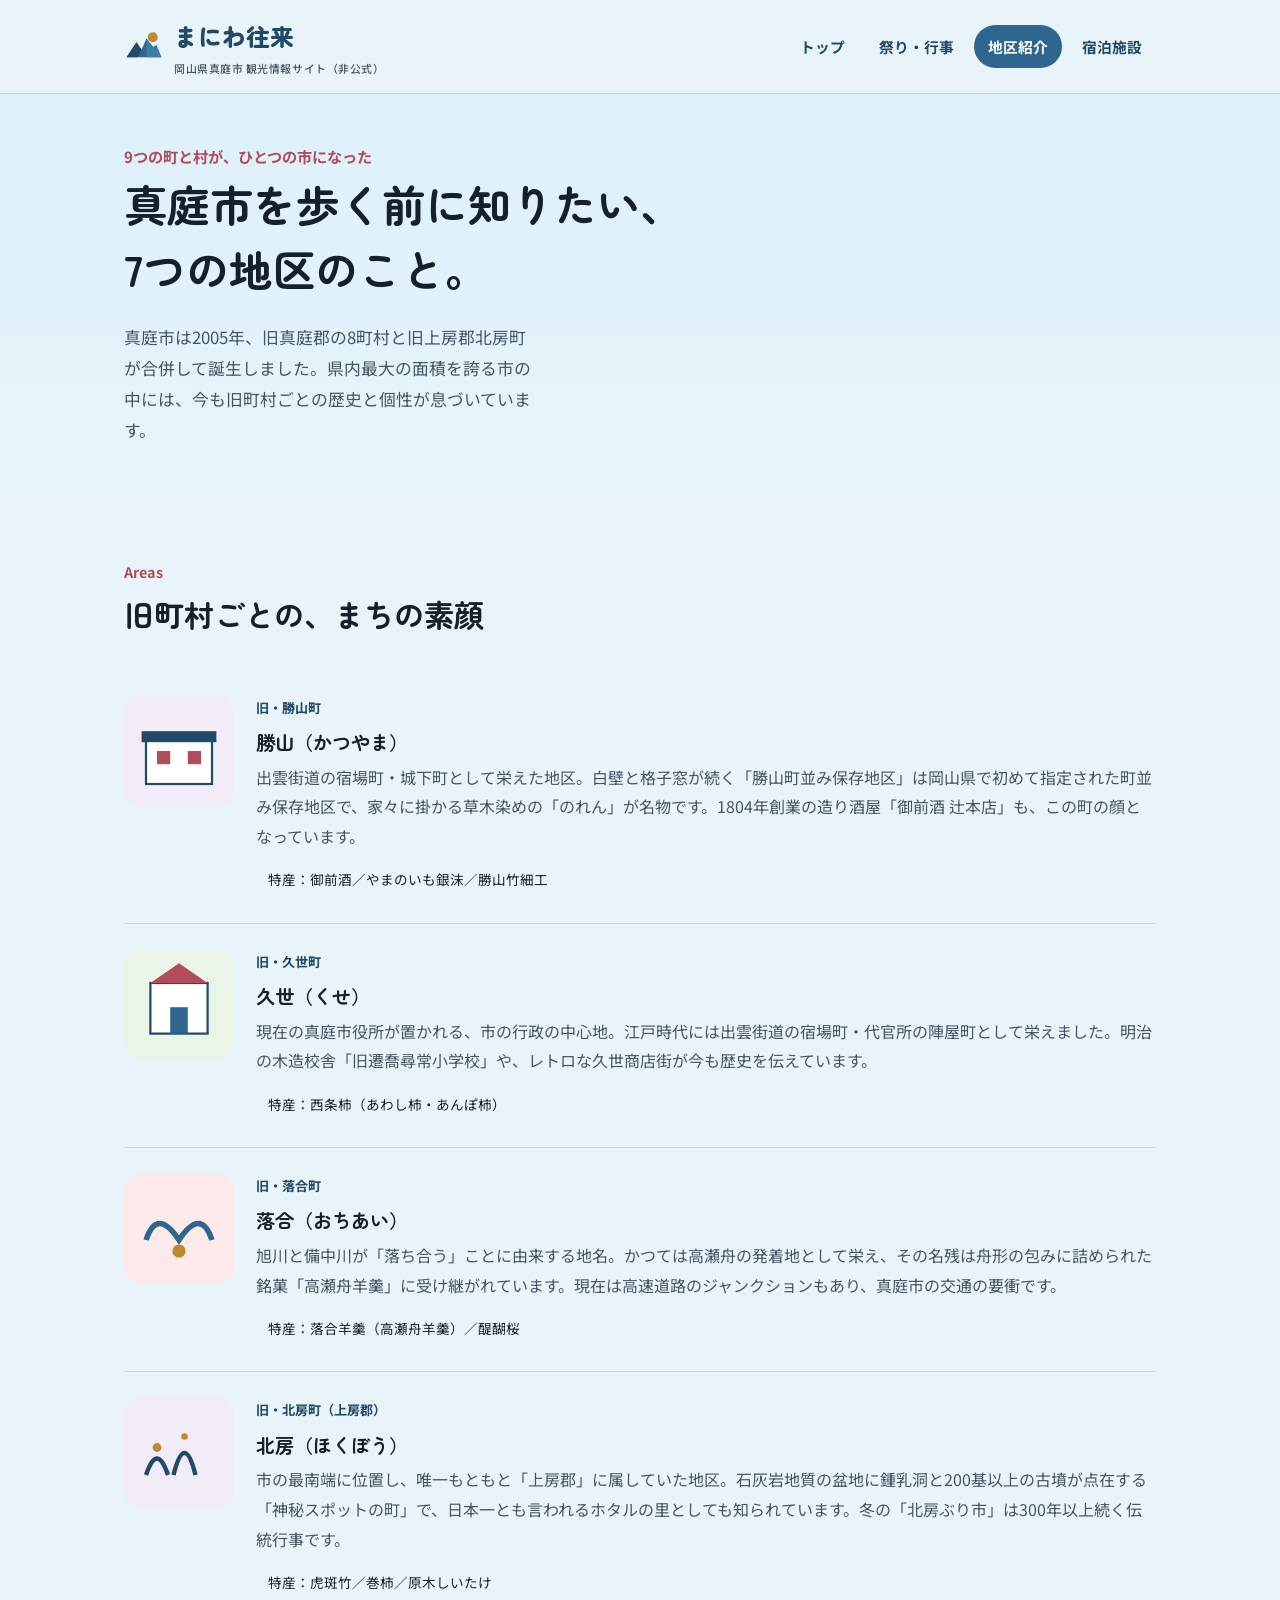
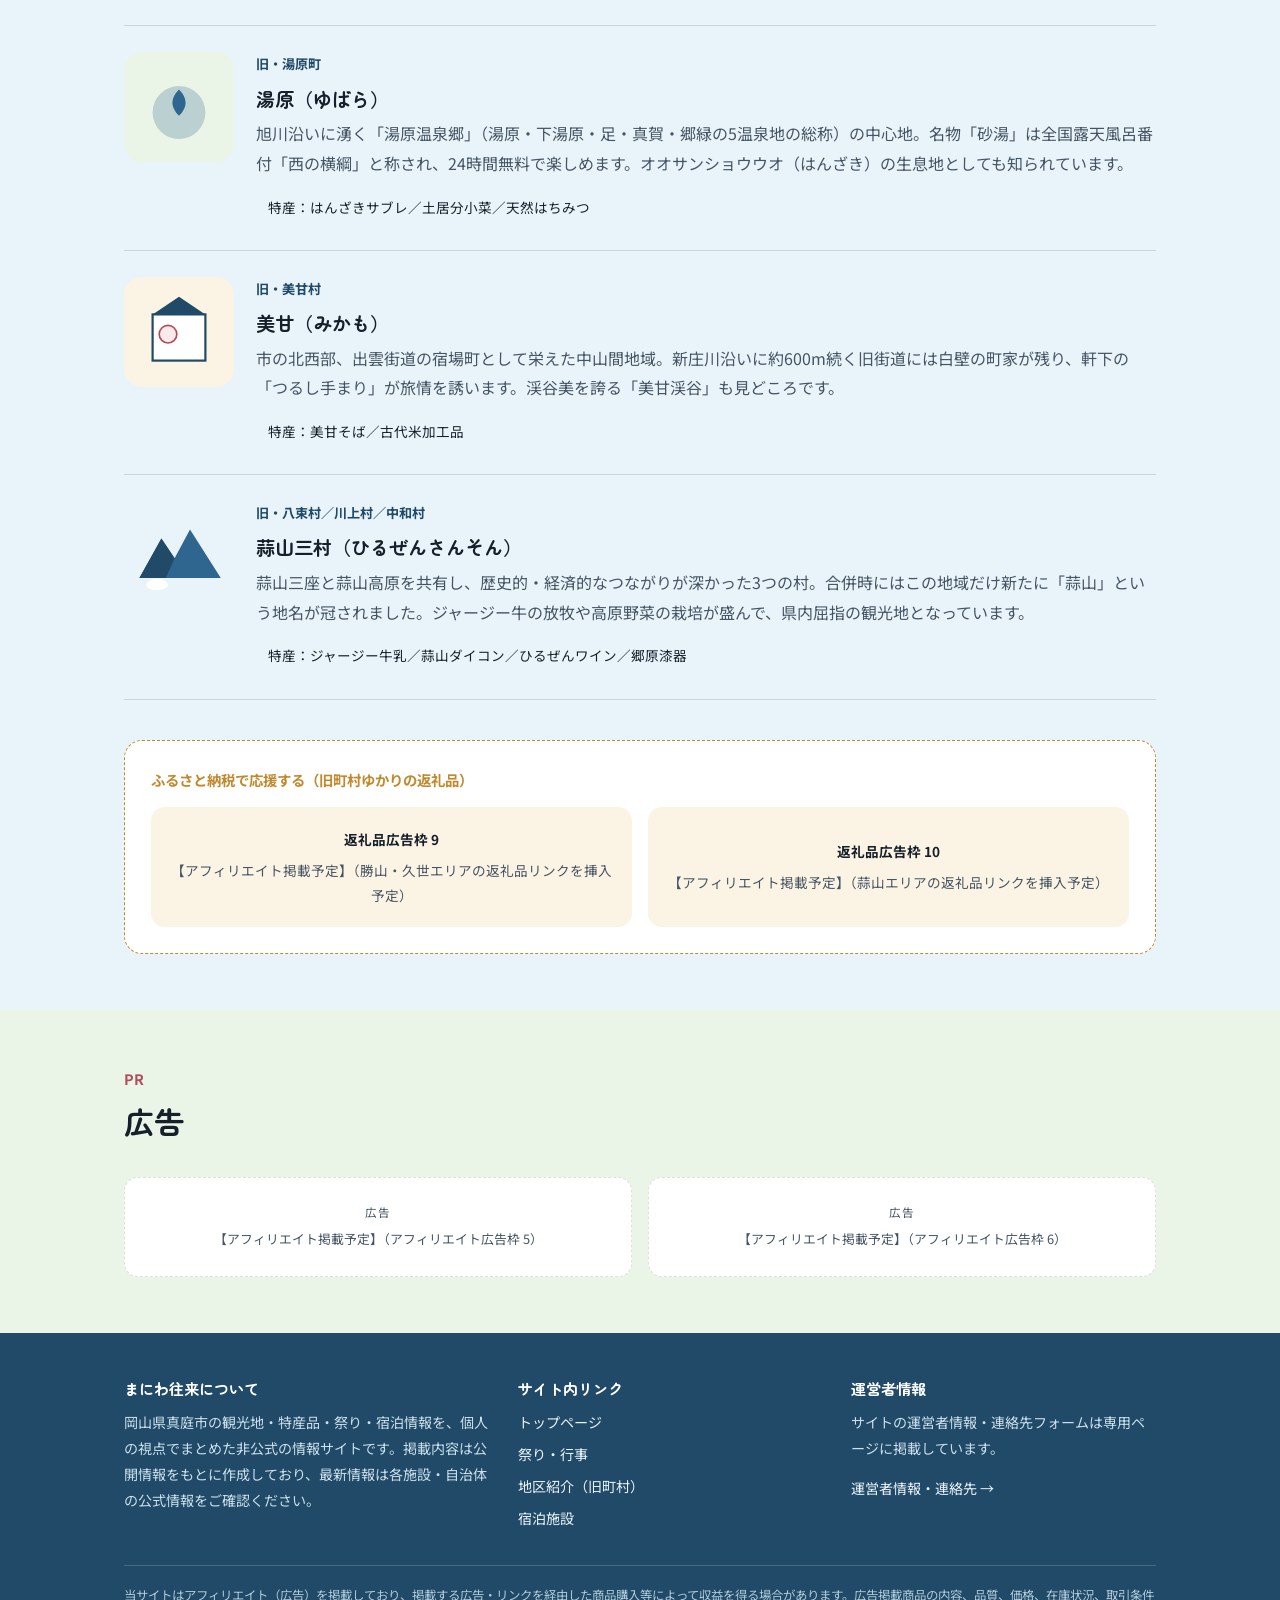
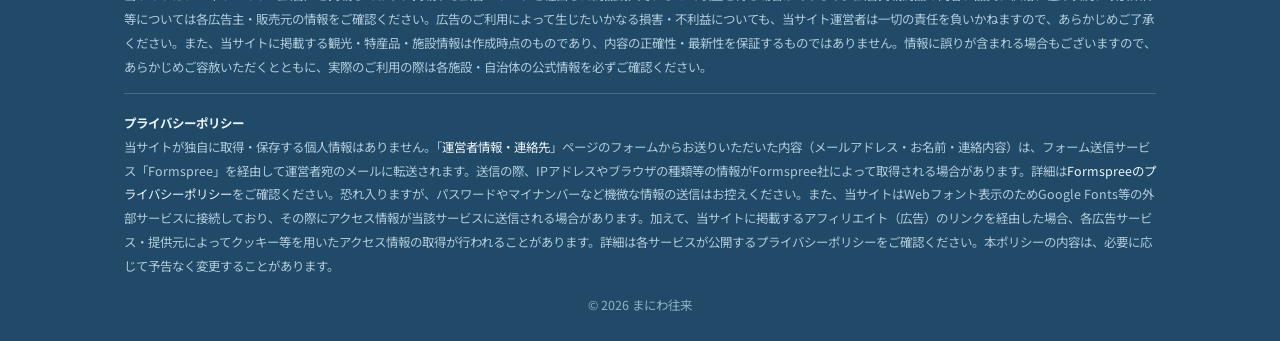
==== commit 9e0c2176: "Update areas.html" ====
--- a/areas.html
+++ b/areas.html
@@ -166,10 +166,10 @@
         </ul>
       </div>
       <div>
-        <h4>運営者情報・お問い合わせ</h4>
-        <p>サイトの運営者情報と、お問い合わせフォームは専用ページに掲載しています。</p>
+        <h4>運営者情報</h4>
+        <p>サイトの運営者情報・連絡先フォームは専用ページに掲載しています。</p>
         <ul>
-          <li><a href="unei.html">運営者情報・お問い合わせ &rarr;</a></li>
+          <li><a href="unei.html">運営者情報・連絡先 &rarr;</a></li>
         </ul>
       </div>
     </div>
@@ -178,7 +178,7 @@
     </div>
     <div class="disclaimer" style="margin-top:14px;">
       <strong style="color:#EAF4FA;">プライバシーポリシー</strong><br>
-      当サイトが独自に取得・保存する個人情報はありません。「<a href="unei.html">運営者情報・お問い合わせ</a>」ページのフォームからお送りいただいた内容（メールアドレス・お名前・連絡内容）は、フォーム送信サービス「Formspree」を経由して運営者宛のメールに転送されます。送信の際、IPアドレスやブラウザの種類等の情報がFormspree社によって取得される場合があります。詳細は<a href="https://formspree.io/legal/privacy-policy/" target="_blank" rel="noopener noreferrer">Formspreeのプライバシーポリシー</a>をご確認ください。恐れ入りますが、パスワードやマイナンバーなど機微な情報の送信はお控えください。また、当サイトはWebフォント表示のためGoogle Fonts等の外部サービスに接続しており、その際にアクセス情報が当該サービスに送信される場合があります。加えて、当サイトに掲載するアフィリエイト（広告）のリンクを経由した場合、各広告サービス・提供元によってクッキー等を用いたアクセス情報の取得が行われることがあります。詳細は各サービスが公開するプライバシーポリシーをご確認ください。本ポリシーの内容は、必要に応じて予告なく変更することがあります。
+      当サイトが独自に取得・保存する個人情報はありません。「<a href="unei.html">運営者情報・連絡先</a>」ページのフォームからお送りいただいた内容（メールアドレス・お名前・連絡内容）は、フォーム送信サービス「Formspree」を経由して運営者宛のメールに転送されます。送信の際、IPアドレスやブラウザの種類等の情報がFormspree社によって取得される場合があります。詳細は<a href="https://formspree.io/legal/privacy-policy/" target="_blank" rel="noopener noreferrer">Formspreeのプライバシーポリシー</a>をご確認ください。恐れ入りますが、パスワードやマイナンバーなど機微な情報の送信はお控えください。また、当サイトはWebフォント表示のためGoogle Fonts等の外部サービスに接続しており、その際にアクセス情報が当該サービスに送信される場合があります。加えて、当サイトに掲載するアフィリエイト（広告）のリンクを経由した場合、各広告サービス・提供元によってクッキー等を用いたアクセス情報の取得が行われることがあります。詳細は各サービスが公開するプライバシーポリシーをご確認ください。本ポリシーの内容は、必要に応じて予告なく変更することがあります。
     </div>
     <div class="copyright"><span id="copyright-text">© 2026 まにわ往来</span></div>
   </div>
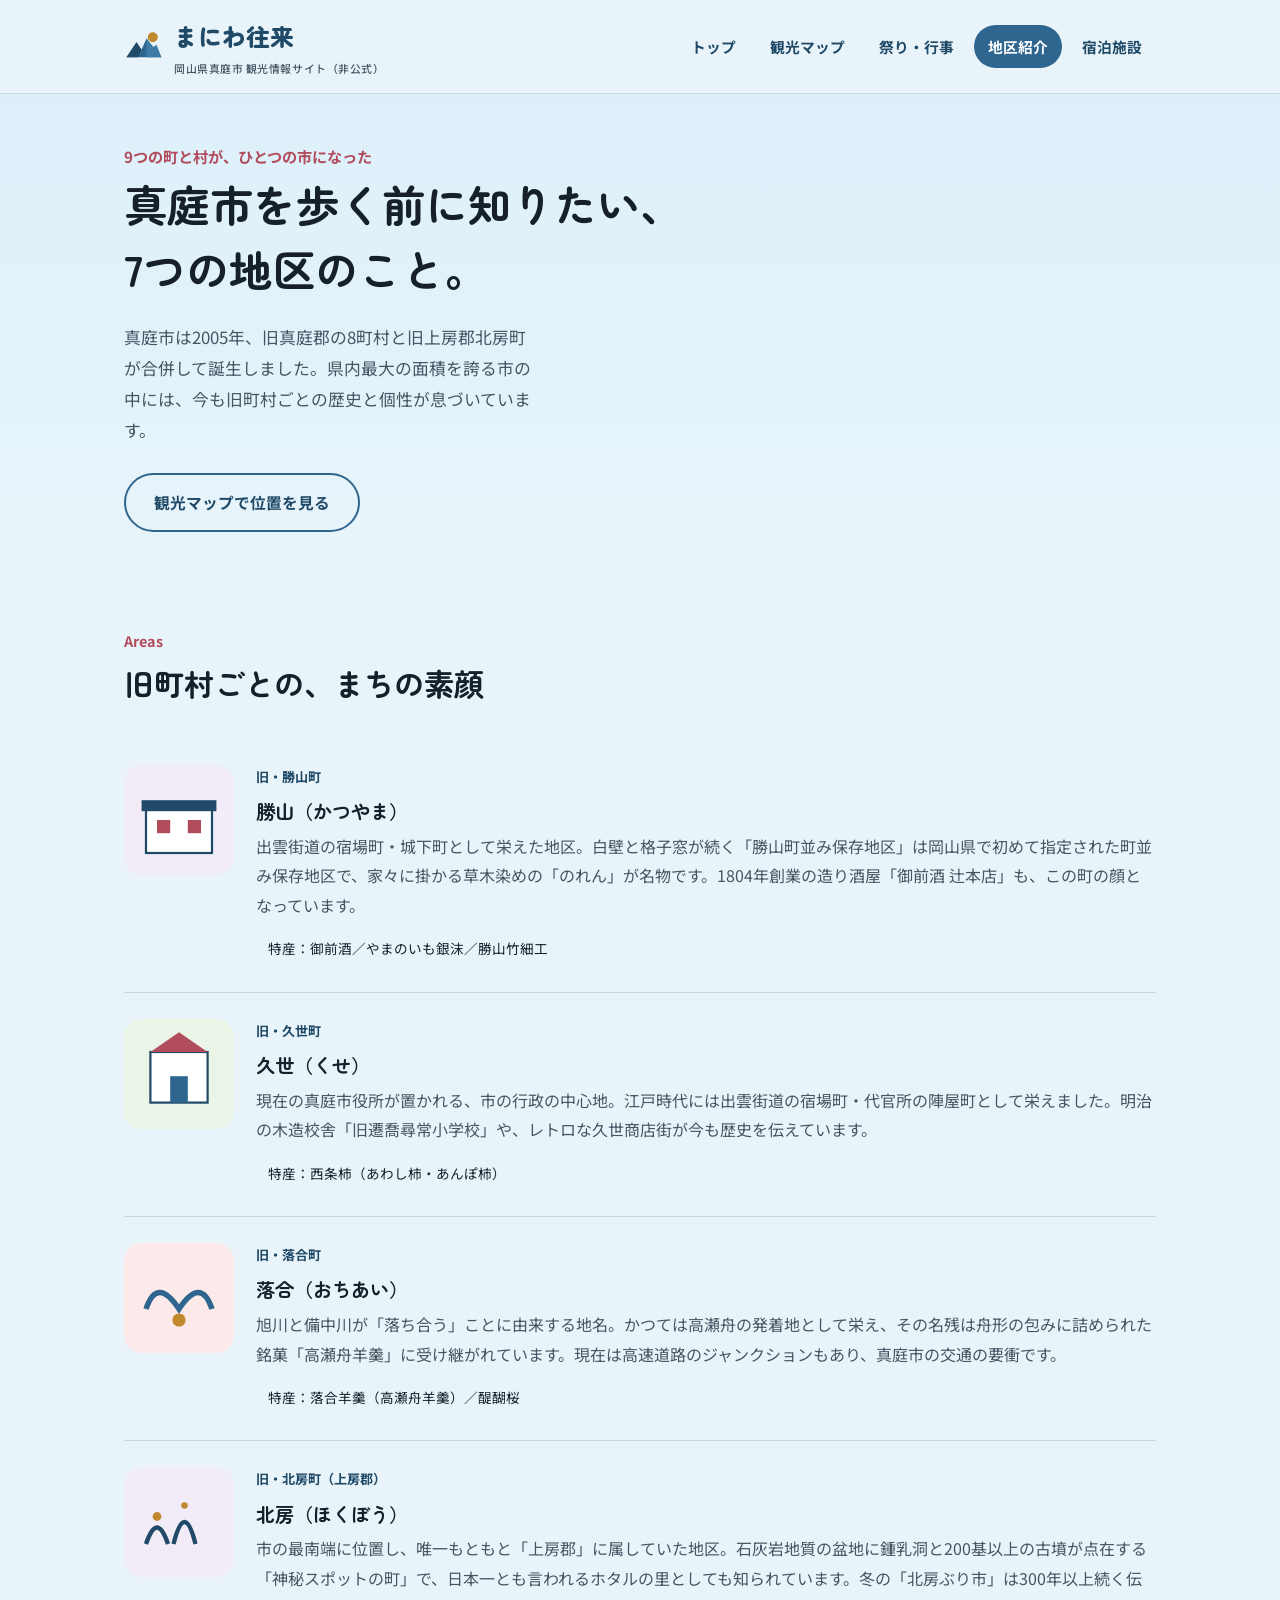
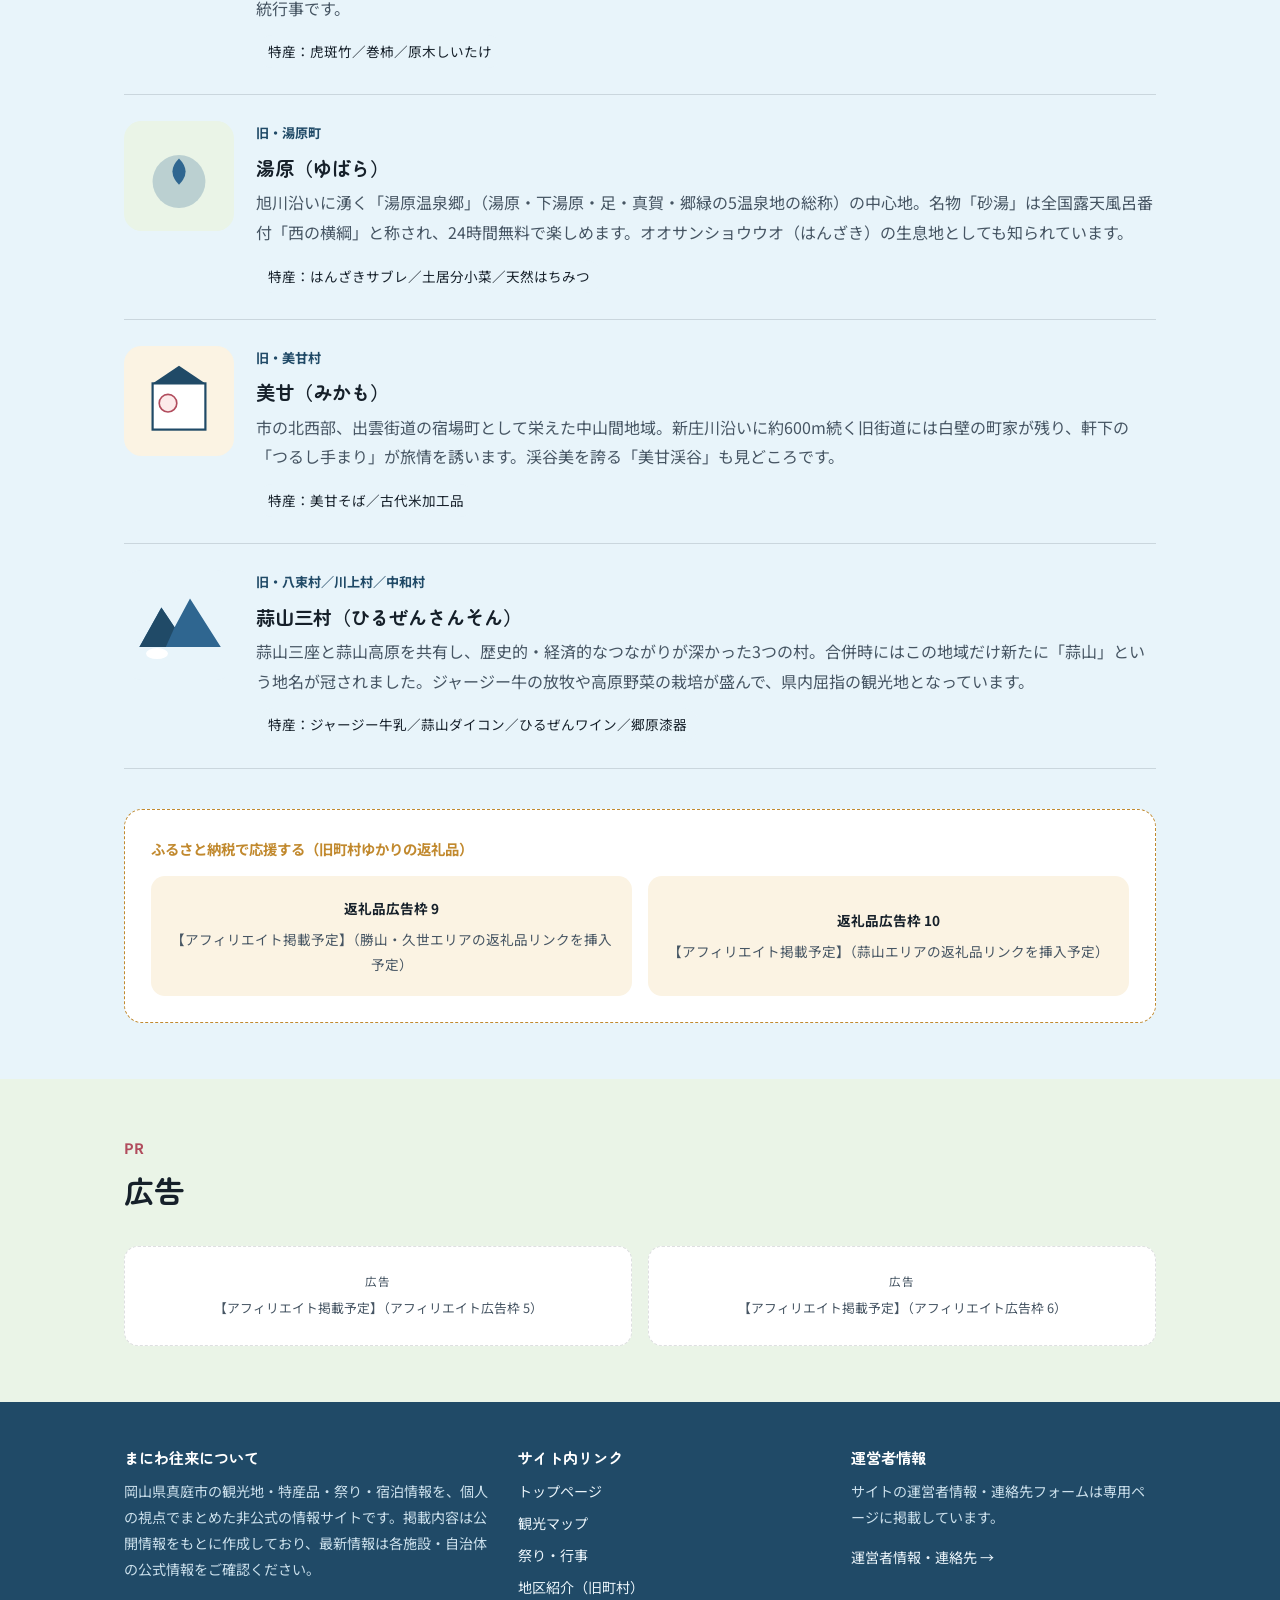
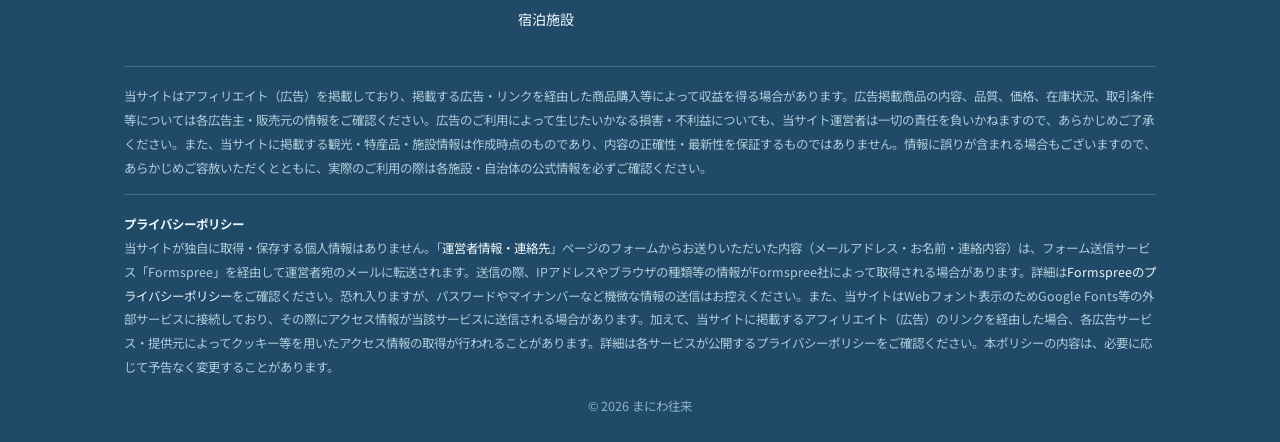
==== commit 04e624b0: "Add files via upload" ====
--- a/areas.html
+++ b/areas.html
@@ -20,6 +20,7 @@
     </div>
     <nav class="main-nav">
       <a href="index.html">トップ</a>
+      <a href="map.html">観光マップ</a>
       <a href="matsuri.html">祭り・行事</a>
       <a href="areas.html" class="active">地区紹介</a>
       <a href="shukuhaku.html">宿泊施設</a>
@@ -33,6 +34,7 @@
       <span class="eyebrow">9つの町と村が、ひとつの市になった</span>
       <h1>真庭市を歩く前に知りたい、<br>7つの地区のこと。</h1>
       <p>真庭市は2005年、旧真庭郡の8町村と旧上房郡北房町が合併して誕生しました。県内最大の面積を誇る市の中には、今も旧町村ごとの歴史と個性が息づいています。</p>
+      <a href="map.html" class="btn btn-outline">観光マップで位置を見る</a>
     </div>
   </div>
 </section>
@@ -160,6 +162,7 @@
         <h4>サイト内リンク</h4>
         <ul>
           <li><a href="index.html">トップページ</a></li>
+          <li><a href="map.html">観光マップ</a></li>
           <li><a href="matsuri.html">祭り・行事</a></li>
           <li><a href="areas.html">地区紹介（旧町村）</a></li>
           <li><a href="shukuhaku.html">宿泊施設</a></li>
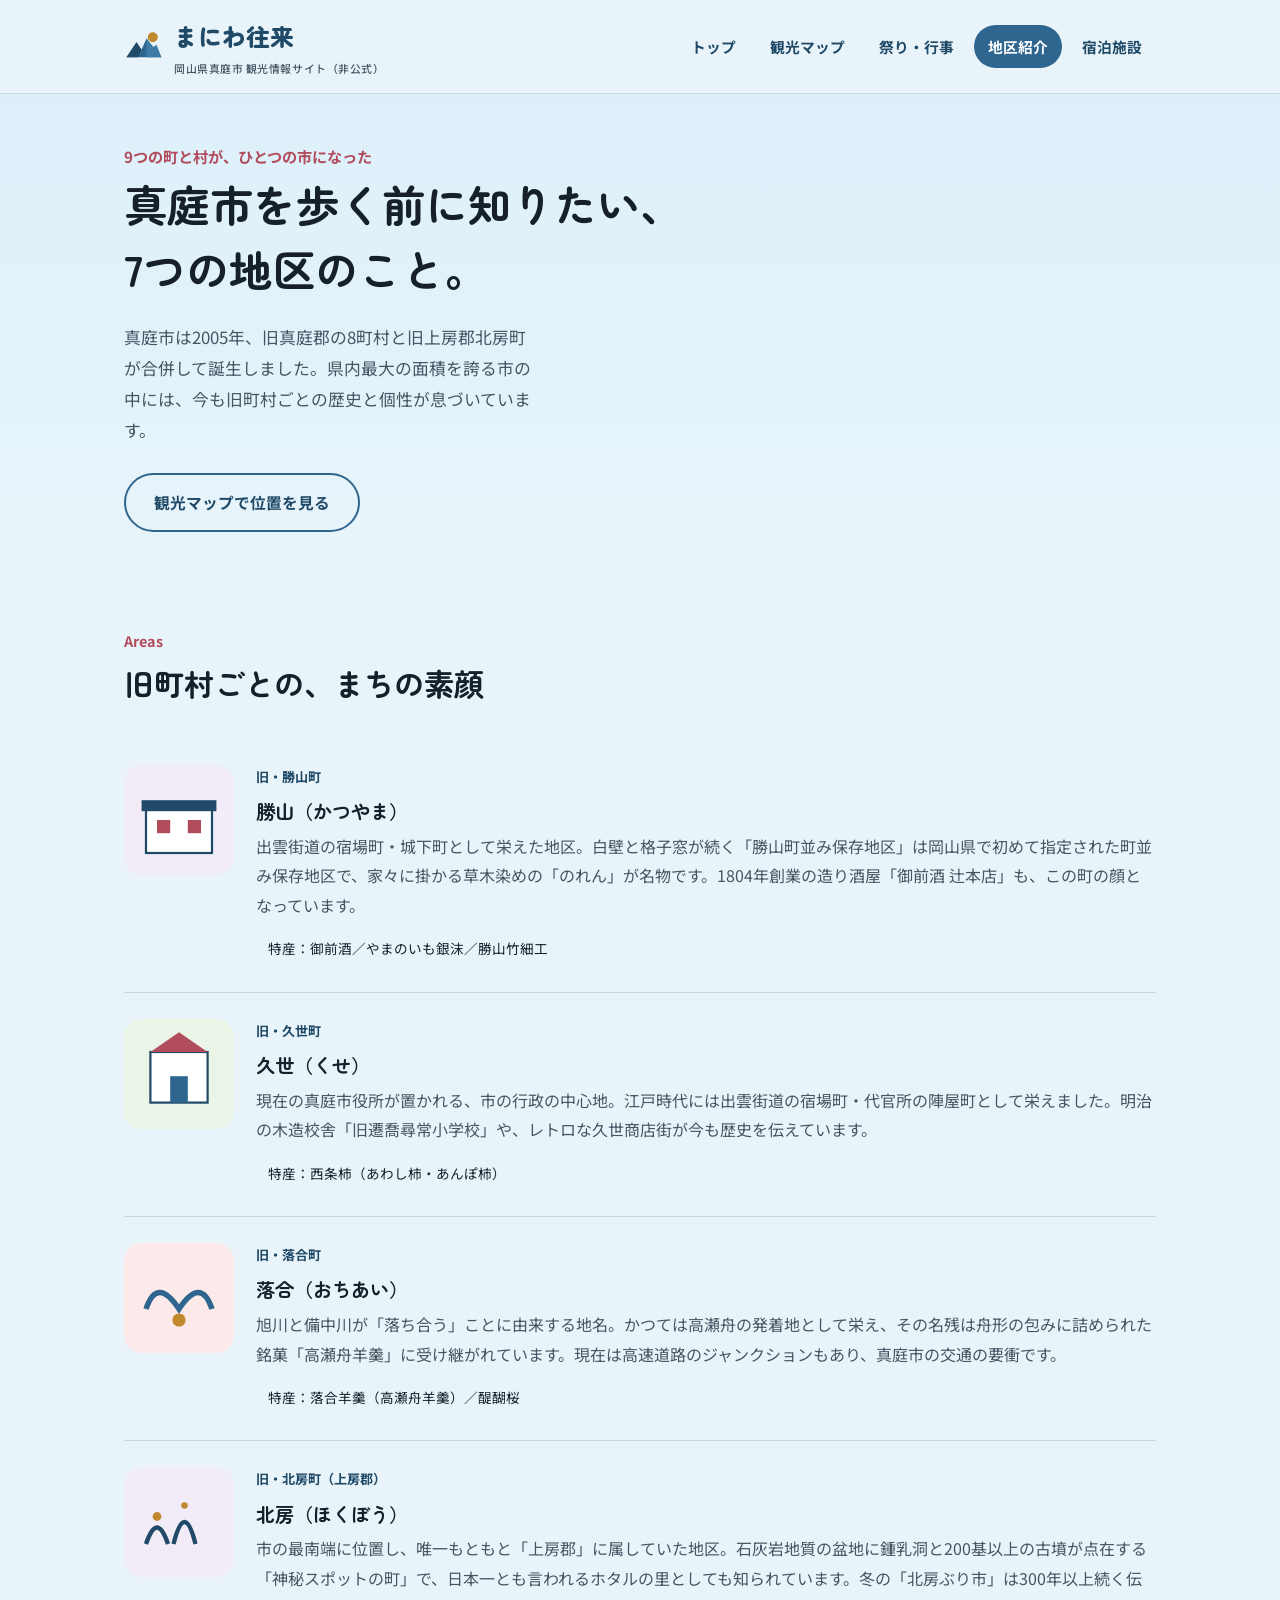
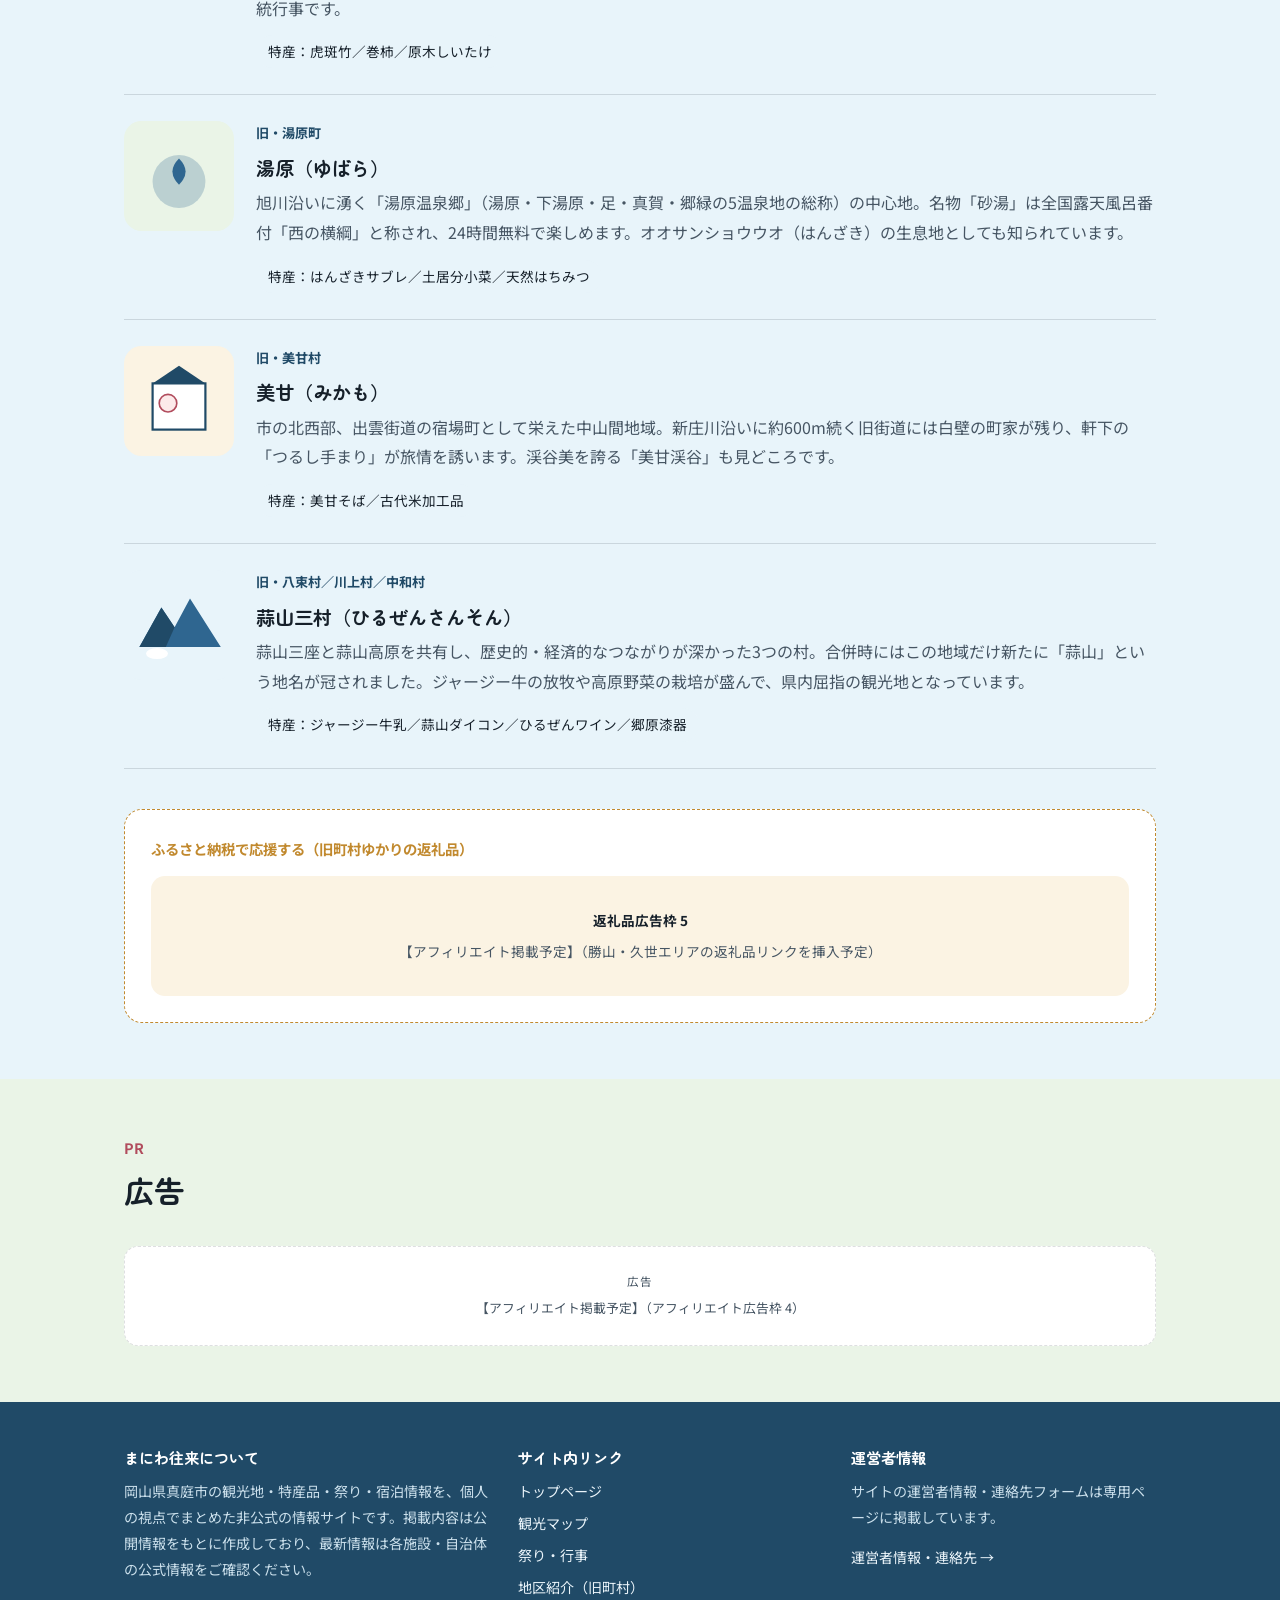
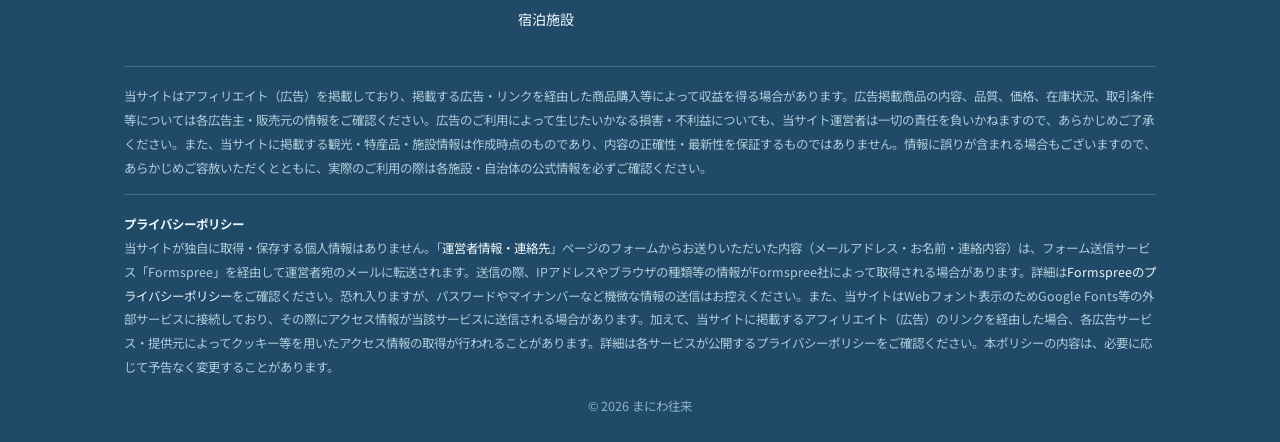
==== commit 35289b4b: "Add files via upload" ====
--- a/areas.html
+++ b/areas.html
@@ -120,10 +120,8 @@
     <div class="furusato-block">
       <span class="furusato-label">ふるさと納税で応援する（旧町村ゆかりの返礼品）</span>
       <div class="furusato-grid">
-        <!-- ふるさと納税アフィリエイト広告9 ここに挿入 -->
-        <div class="furusato-slot"><span class="slot-title">返礼品広告枠 9</span><span>【アフィリエイト掲載予定】（勝山・久世エリアの返礼品リンクを挿入予定）</span></div>
-        <!-- ふるさと納税アフィリエイト広告10 ここに挿入 -->
-        <div class="furusato-slot"><span class="slot-title">返礼品広告枠 10</span><span>【アフィリエイト掲載予定】（蒜山エリアの返礼品リンクを挿入予定）</span></div>
+        <!-- ふるさと納税アフィリエイト広告5 ここに挿入 -->
+        <div class="furusato-slot"><span class="slot-title">返礼品広告枠 5</span><span>【アフィリエイト掲載予定】（勝山・久世エリアの返礼品リンクを挿入予定）</span></div>
       </div>
     </div>
   </div>
@@ -136,16 +134,11 @@
       <span class="tag">PR</span>
       <h2>広告</h2>
     </div>
-    <div class="ad-row">
-      <!-- アフィリエイト広告5 ここに挿入してください -->
+    <div class="ad-row" style="grid-template-columns:1fr;">
+      <!-- アフィリエイト広告4 ここに挿入してください -->
       <div class="ad-slot">
         <span class="ad-label">広告</span>
-        <span class="ad-note">【アフィリエイト掲載予定】（アフィリエイト広告枠 5）</span>
-      </div>
-      <!-- アフィリエイト広告6 ここに挿入してください -->
-      <div class="ad-slot">
-        <span class="ad-label">広告</span>
-        <span class="ad-note">【アフィリエイト掲載予定】（アフィリエイト広告枠 6）</span>
+        <span class="ad-note">【アフィリエイト掲載予定】（アフィリエイト広告枠 4）</span>
       </div>
     </div>
   </div>
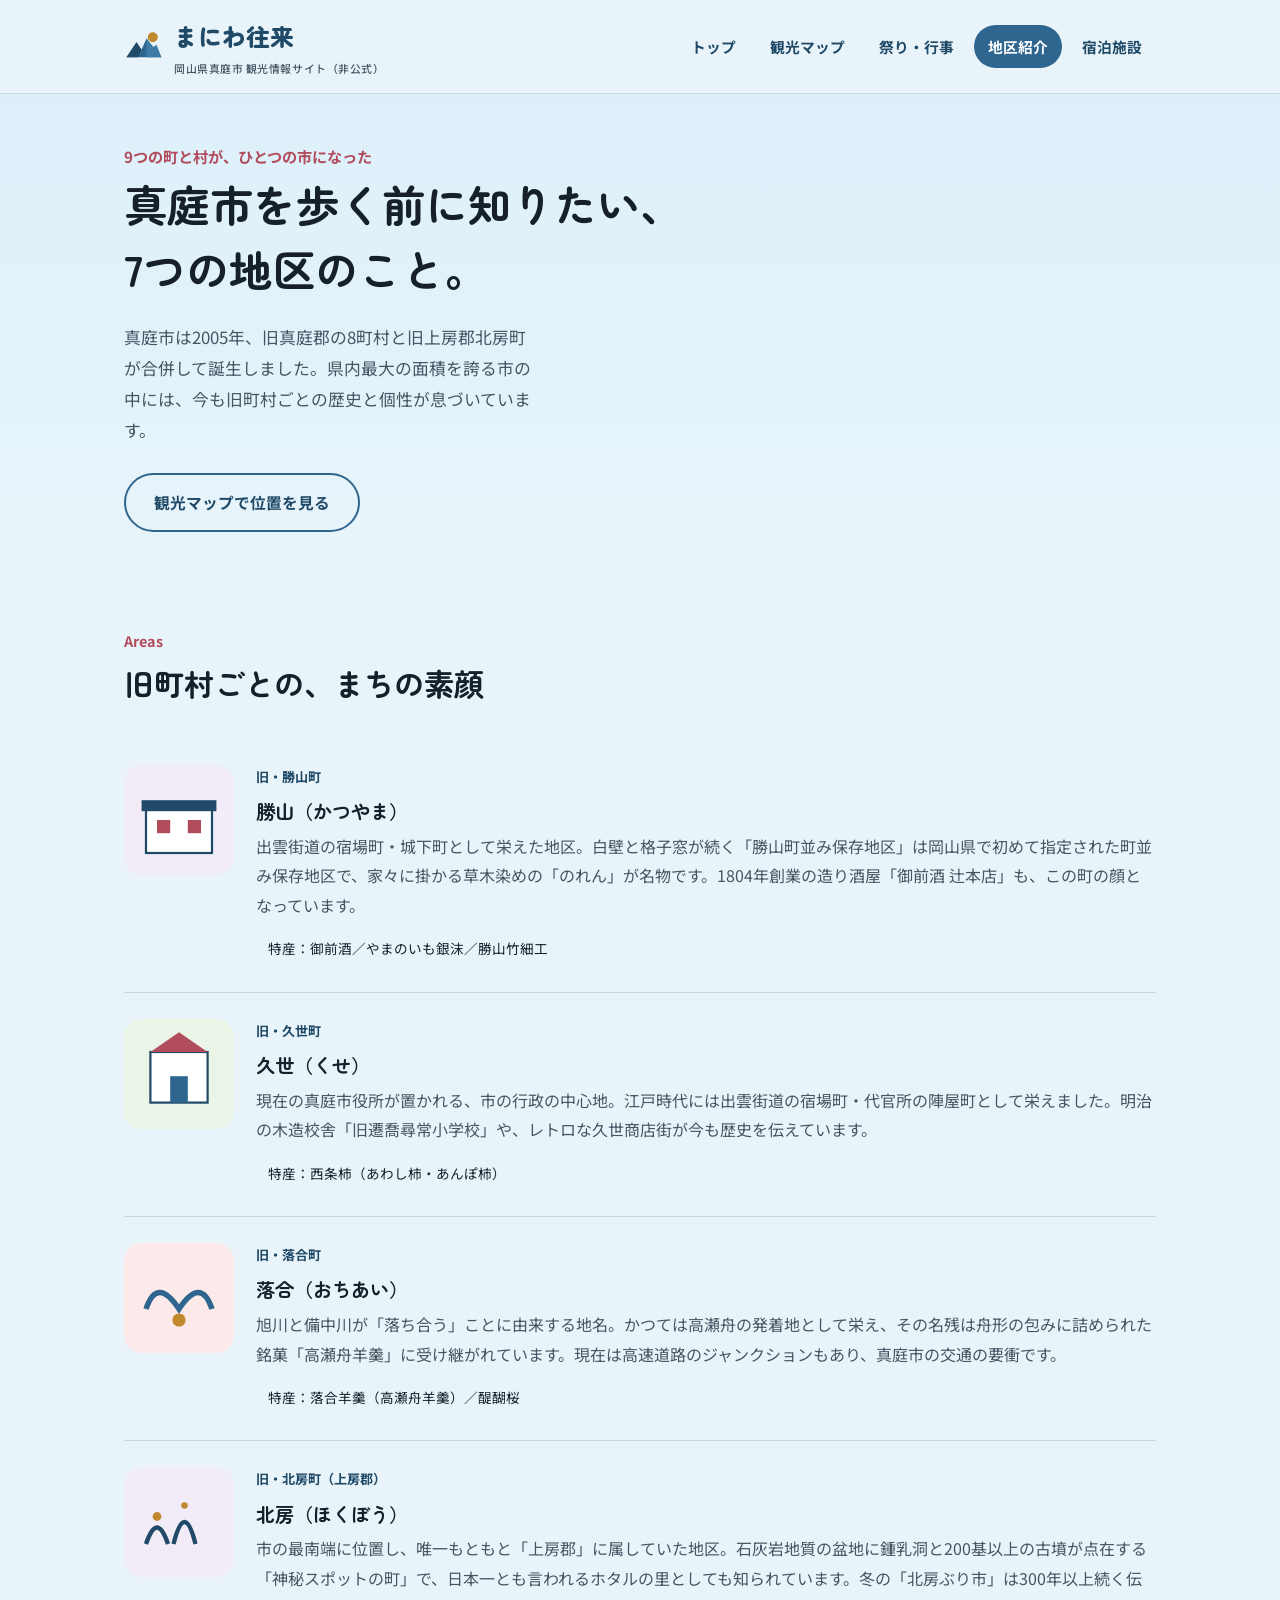
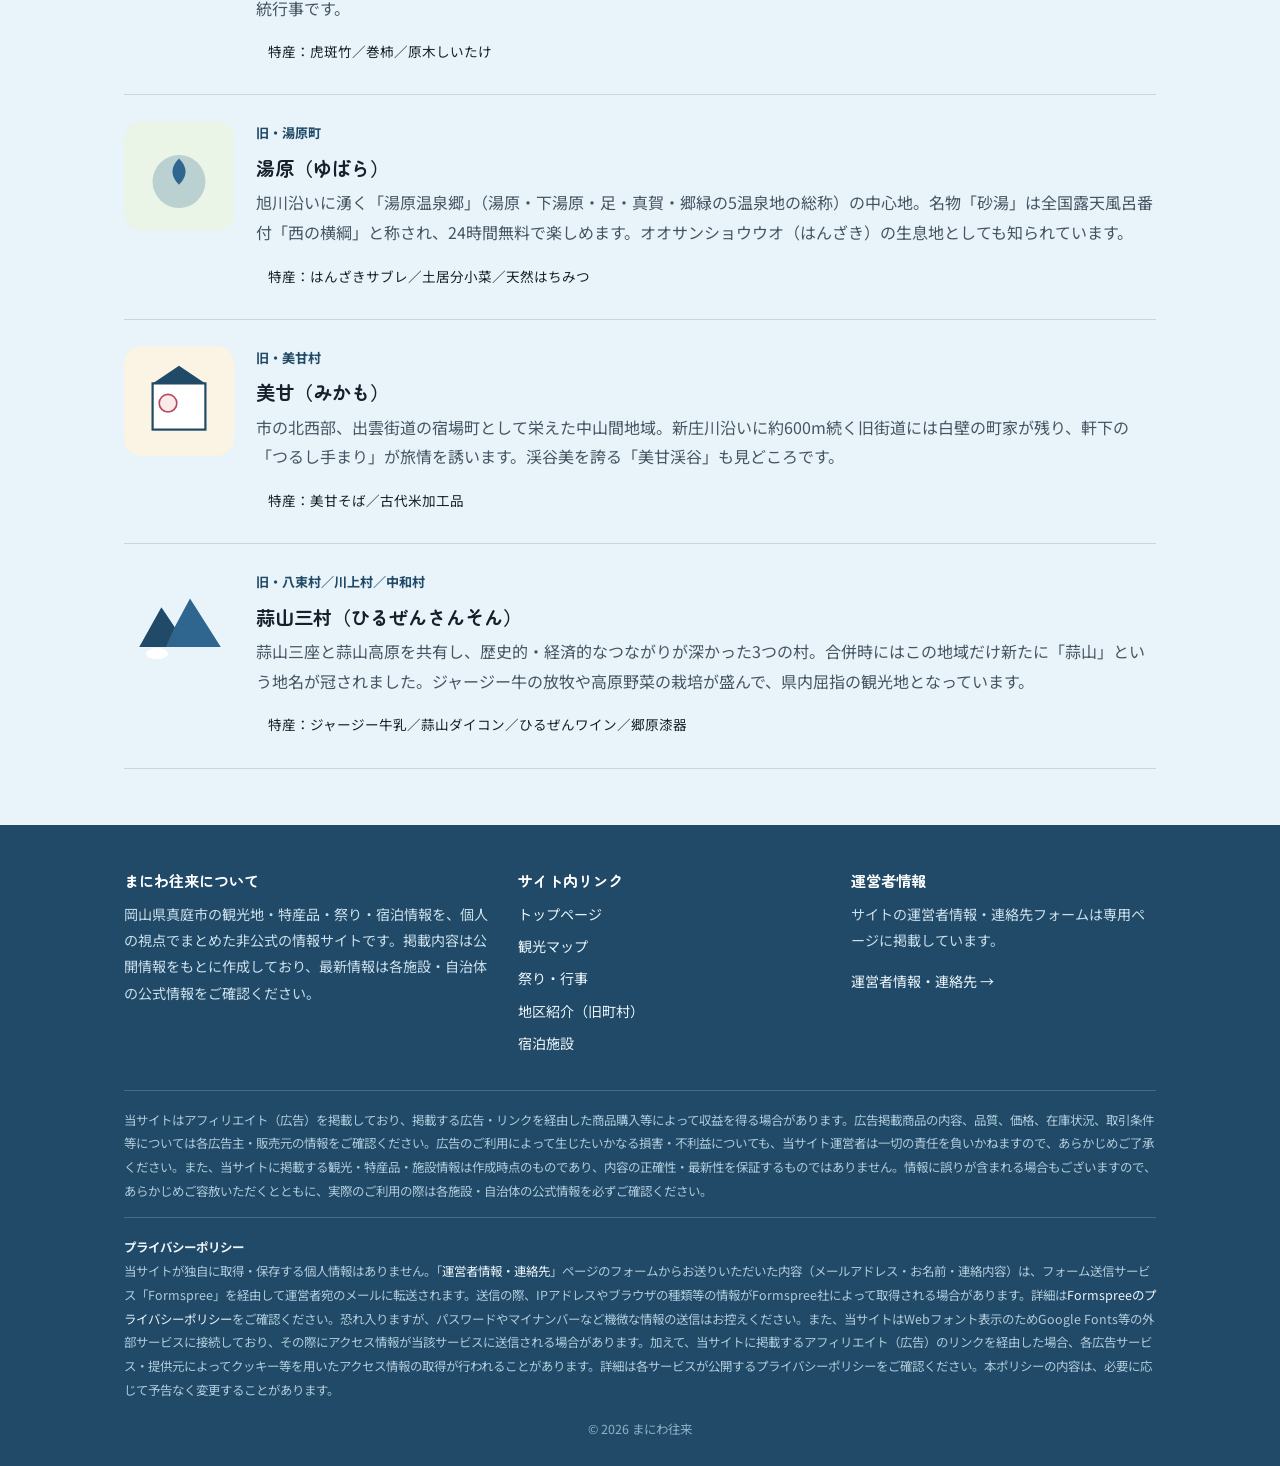
==== commit 0bdad521: "Add files via upload" ====
--- a/areas.html
+++ b/areas.html
@@ -9,6 +9,7 @@
 <meta name="description" content="2005年の合併で誕生した真庭市を構成する、旧勝山町・久世町・落合町・北房町・湯原町・美甘村・蒜山三村（八束村・川上村・中和村）の歴史と特色をご紹介します。">
 <link rel="icon" type="image/svg+xml" href="favicon.svg">
 <link rel="stylesheet" href="style.css">
+<style>[hidden]{display:none !important;}</style>
 </head>
 <body>
 
@@ -117,18 +118,18 @@
     </div>
 
     <!-- ふるさと納税広告枠：地区紹介ページ -->
-    <div class="furusato-block">
+    <div class="furusato-block" hidden>
       <span class="furusato-label">ふるさと納税で応援する（旧町村ゆかりの返礼品）</span>
       <div class="furusato-grid">
         <!-- ふるさと納税アフィリエイト広告5 ここに挿入 -->
-        <div class="furusato-slot"><span class="slot-title">返礼品広告枠 5</span><span>【アフィリエイト掲載予定】（勝山・久世エリアの返礼品リンクを挿入予定）</span></div>
+        <div class="furusato-slot" data-ad-slot="furusato5" hidden><div class="ad-body"></div></div>
       </div>
     </div>
   </div>
 </section>
 
 <!-- ===================== アフィリエイト広告（下部・2枠横並び） ===================== -->
-<section class="section alt-green">
+<section class="section alt-green" hidden>
   <div class="wrap">
     <div class="section-head">
       <span class="tag">PR</span>
@@ -136,9 +137,9 @@
     </div>
     <div class="ad-row" style="grid-template-columns:1fr;">
       <!-- アフィリエイト広告4 ここに挿入してください -->
-      <div class="ad-slot">
+      <div class="ad-slot" data-ad-slot="ad4" hidden>
         <span class="ad-label">広告</span>
-        <span class="ad-note">【アフィリエイト掲載予定】（アフィリエイト広告枠 4）</span>
+        <div class="ad-body"></div>
       </div>
     </div>
   </div>
@@ -189,5 +190,6 @@
   if (el) { el.textContent = '\u00A9 ' + yearText + ' まにわ往来'; }
 })();
 </script>
+<script src="ads.js" defer></script>
 </body>
 </html>
